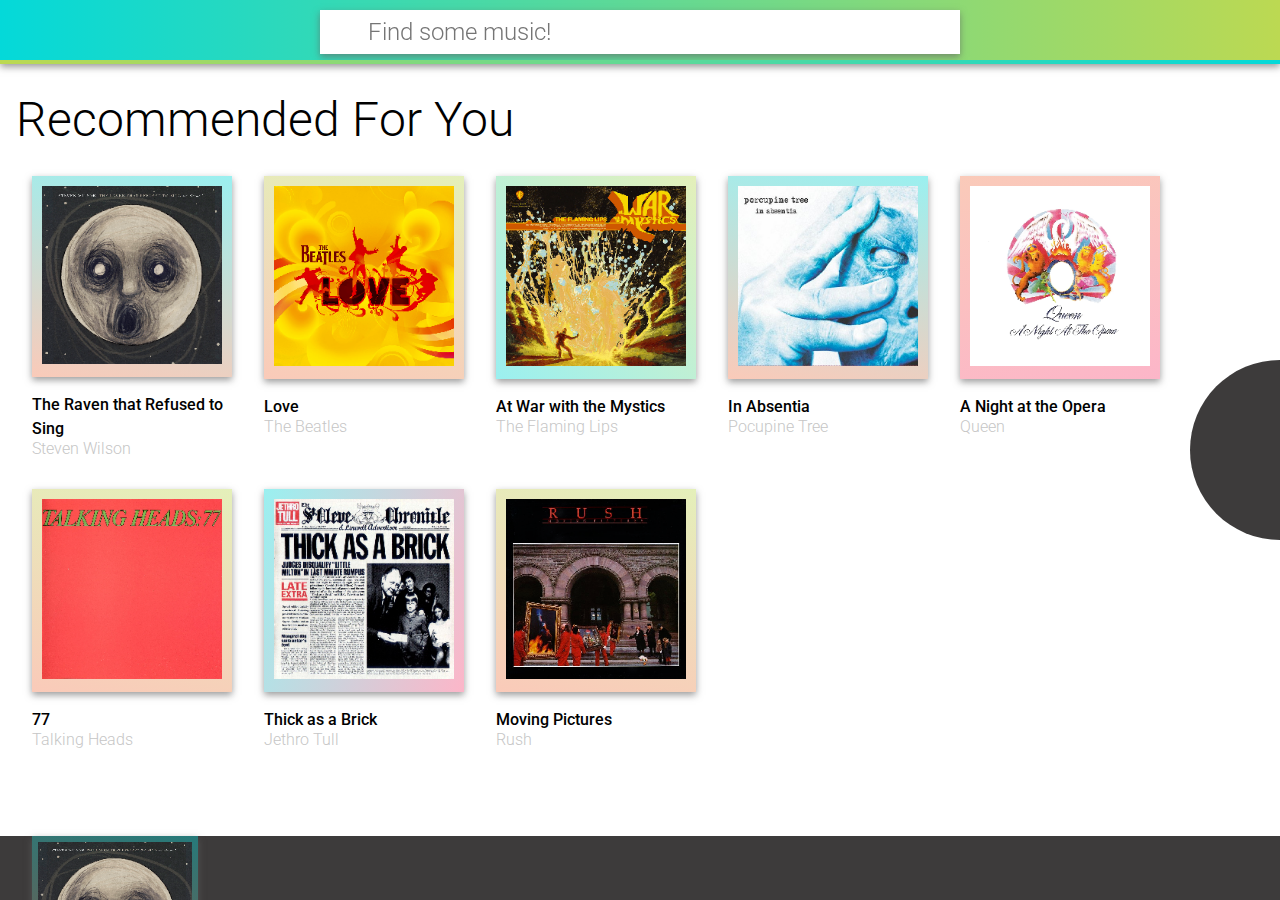
==== index.html @ 36193d8d "Lots of changes, more interactivity" ====
<!DOCTYPE html>
<html>
<head>
	<title></title>
	<link rel="stylesheet" href="css/style.css">
</head>
<body>
	<div class="menu_btn icon-list"></div>

	<header class="shadow flex">
		<div class="search icon-magnifying-glass">
			<input class="shadow " type="text" placeholder="Find some music!">
		</div>
		<div class="border_bottom"></div>
	</header>

	<section class="sidebar">
		<ul>
			<li class="current">Home</li>
			<li>Now Playing</li>
			<li>Library</li>
			<li>Playlists</li>
		</ul>
	</section>

	<section class="control_bar flex">
		<div class="now_playing">
			<div class="cover_holder"><img src="img/sw.png" alt=""></div>
			<h5>The Raven that Refused to Sing</h5>
			<h6>Steven Wilson</h6>
		</div>
		<div class="controls">
			<div class="btn-control icon-previous"></div>
			<div class="btn-control icon-play"></div>
			<div class="btn-control icon-previous"></div>
		</div>
		<div class="vol">
			<input type="range">
		</div>
	</section>

	<section class="playlist">
		
	</section>

	<section class="main_view flex">
		<h1>Recommended For You</h1>
		<div class="reccd flex">
			<div class="album_link">
				<div class="cover_holder"><img src="img/sw.png" alt=""></div>
				<h5>The Raven that Refused to Sing</h5>
				<h6>Steven Wilson</h6>
			</div>
			<div class="album_link">
				<div class="cover_holder"><img src="img/love.png" alt=""></div>
				<h5>Love</h5>
				<h6>The Beatles</h6>
			</div>
			<div class="album_link">
				<div class="cover_holder"><img src="img/fl.png" alt=""></div>
				<h5>At War with the Mystics</h5>
				<h6>The Flaming Lips</h6>
			</div>
			<div class="album_link">
				<div class="cover_holder"><img src="img/absent.png" alt=""></div>
				<h5>In Absentia</h5>
				<h6>Pocupine Tree</h6>
			</div>
			<div class="album_link">
				<div class="cover_holder"><img src="img/queen.png" alt=""></div>
				<h5>A Night at the Opera</h5>
				<h6>Queen</h6>
			</div>
			<div class="album_link">
				<div class="cover_holder"><img src="img/th.png" alt=""></div>
				<h5>77</h5>
				<h6>Talking Heads</h6>
			</div>
			<div class="album_link">
				<div class="cover_holder"><img src="img/jt.png" alt=""></div>
				<h5>Thick as a Brick</h5>
				<h6>Jethro Tull</h6>
			</div>
			<div class="album_link">
				<div class="cover_holder"><img src="img/rush.png" alt=""></div>
				<h5>Moving Pictures</h5>
				<h6>Rush</h6>
			</div>
		</div>
	</section>
	<script src="http://ajax.googleapis.com/ajax/libs/jquery/2.1.1/jquery.min.js"></script>
	<script src="js/main.js"></script>
</body>
</html>
---- css/style.css ----
@import url(http://fonts.googleapis.com/css?family=Roboto:400,300,500);
@import url(https://fontastic.s3.amazonaws.com/kkQjw4D8m2kEbgDt8rT4nU/icons.css);
/**
 * Eric Meyer's Reset CSS v2.0 (http://meyerweb.com/eric/tools/css/reset/)
 * http://cssreset.com
 */
html, body, div, span, applet, object, iframe,
h1, h2, h3, h4, h5, h6, p, blockquote, pre,
a, abbr, acronym, address, big, cite, code,
del, dfn, em, img, ins, kbd, q, s, samp,
small, strike, strong, sub, sup, tt, var,
b, u, i, center,
dl, dt, dd, ol, ul, li,
fieldset, form, label, legend,
table, caption, tbody, tfoot, thead, tr, th, td,
article, aside, canvas, details, embed,
figure, figcaption, footer, header, hgroup,
menu, nav, output, ruby, section, summary,
time, mark, audio, video {
  margin: 0;
  padding: 0;
  border: 0;
  font-size: 100%;
  font: inherit;
  vertical-align: baseline; }

/* HTML5 display-role reset for older browsers */
article, aside, details, figcaption, figure,
footer, header, hgroup, menu, nav, section {
  display: block; }

body {
  line-height: 1; }

ol, ul {
  list-style: none; }

blockquote, q {
  quotes: none; }

blockquote:before, blockquote:after,
q:before, q:after {
  content: '';
  content: none; }

table {
  border-collapse: collapse;
  border-spacing: 0; }

html {
  box-sizing: border-box; }

*, *:before, *:after {
  box-sizing: inherit; }

/*================================
TYPOGRAPHY
=================================*/
a {
  text-decoration: none; }

img, iframe {
  max-width: 100%; }

h1, h2, h3, h4, h5, h6 {
  font-family: "Roboto", sans-serif;
  font-weight: 300; }

h1 {
  font-size: 3rem;
  padding: 1rem 0 1rem; }

h5 {
  font-size: 1rem;
  font-weight: 500;
  line-height: 150%; }

h6 {
  font-size: 1rem;
  font-weight: 300;
  color: #c6c6c6; }

.shadow, .control_bar .now_playing .cover_holder, .album_link .cover_holder, .album_link:active {
  box-shadow: rgba(102, 102, 102, 0.65) 0 3px 7px; }

.flex {
  display: flex;
  flex-direction: row;
  flex-wrap: wrap; }

.transition, header, .sidebar, .control_bar, .main_view, .album_link, .album_link h5, .album_link h6, .album_link .cover_holder, .playlist {
  -webkit-transition: all 0.3s ease-in-out;
  -moz-transition: all 0.3s ease-in-out;
  -ms-transition: all 0.3s ease-in-out;
  transition: all 0.3s ease-in-out; }

header {
  background: #04d9d9;
  /* Old browsers */
  background: -moz-linear-gradient(left, #04d9d9 0%, #bcd952 100%);
  /* FF3.6+ */
  background: -webkit-linear-gradient(left, #04d9d9 0%, #bcd952 100%);
  /* Chrome10+,Safari5.1+ */
  background: -ms-linear-gradient(left, #04d9d9 0%, #bcd952 100%);
  /* IE10+ */
  background: linear-gradient(to right, #04d9d9 0%, #bcd952 100%);
  /* W3C */
  width: 100%;
  height: 4rem;
  position: fixed;
  z-index: 20;
  align-items: center;
  justify-content: center; }
  header.pad-left {
    padding-left: 14rem; }
  header .icon-magnifying-glass:before {
    position: absolute;
    margin: 0.5rem;
    font-size: 2rem;
    color: #c6c6c6; }
  header input {
    font-size: 1.5rem;
    padding: 0.5rem 0.5rem 0.5rem 3rem;
    border: none;
    width: 40rem;
    font-family: "Roboto", sans-serif;
    font-weight: 300; }
  header .border_bottom {
    height: 4px;
    width: 100%;
    position: absolute;
    bottom: 0;
    left: 0;
    background: -moz-linear-gradient(right, #04d9d9 0%, #bcd952 100%);
    /* FF3.6+ */
    background: -webkit-linear-gradient(right, #04d9d9 0%, #bcd952 100%);
    /* Chrome10+,Safari5.1+ */
    background: -ms-linear-gradient(right, #04d9d9 0%, #bcd952 100%);
    /* IE10+ */
    background: linear-gradient(to left, #04d9d9 0%, #bcd952 100%);
    /* W3C */ }

.sidebar {
  background: rgba(61, 59, 59, 0.9);
  border-right: solid #f84877 2px;
  width: 14rem;
  height: 100%;
  position: fixed;
  left: 0;
  top: 0;
  z-index: 30;
  padding: 4rem 0;
  -webkit-transform: translateX(-100%);
  -moz-transform: translateX(-100%);
  -ms-transform: translateX(-100%);
  transform: translateX(-100%); }
  .sidebar.open {
    -webkit-transform: translateX(0%);
    -moz-transform: translateX(0%);
    -ms-transform: translateX(0%);
    transform: translateX(0%); }
  .sidebar ul li {
    font-size: 1.5rem;
    font-family: "Roboto", sans-serif;
    color: #c6c6c6;
    display: block;
    padding: 1rem 2rem;
    text-align: right;
    font-weight: 300; }
    .sidebar ul li:hover {
      background: #f84877;
      color: white; }
  .sidebar ul .current {
    color: white;
    background: #ff6e7b; }

.control_bar {
  background: #3d3b3b;
  width: 100%;
  height: 4rem;
  position: fixed;
  bottom: 0;
  left: 0;
  align-items: center;
  justify-content: space-between;
  padding: 0 2rem; }
  .control_bar.pad-left {
    padding-left: 16rem; }
  .control_bar .now_playing .cover_holder {
    padding: 6px;
    margin-bottom: 6rem;
    width: 166px; }
    .control_bar .now_playing .cover_holder img {
      width: 100%;
      height: auto;
      pointer-events: none; }
  .control_bar .controls .btn-control {
    font-size: 3.5rem;
    color: #c6c6c6;
    float: left;
    padding: 0 1rem; }
  .control_bar .vol input[type=range] {
    -webkit-appearance: none;
    width: 100%;
    margin: 3.95px 0; }
  .control_bar .vol input[type=range]:focus {
    outline: none; }
  .control_bar .vol input[type=range]::-webkit-slider-runnable-track {
    width: 100%;
    height: 4.1px;
    cursor: pointer;
    box-shadow: 0px 0px 0px #000000, 0px 0px 0px #0d0d0d;
    background: #000000;
    border-radius: 1.3px;
    border: 0.2px solid #010101; }
  .control_bar .vol input[type=range]::-webkit-slider-thumb {
    box-shadow: 1.1px 1.1px 4.1px #000000, 0px 0px 1.1px #0d0d0d;
    border: 1.8px solid rgba(255, 255, 255, 0);
    height: 12px;
    width: 12px;
    border-radius: 26px;
    background: #04d9d9;
    cursor: pointer;
    -webkit-appearance: none;
    margin-top: -4.15px; }
  .control_bar .vol input[type=range]:focus::-webkit-slider-runnable-track {
    background: #050505; }
  .control_bar .vol input[type=range]::-moz-range-track {
    width: 100%;
    height: 4.1px;
    cursor: pointer;
    box-shadow: 0px 0px 0px #000000, 0px 0px 0px #0d0d0d;
    background: #000000;
    border-radius: 1.3px;
    border: 0.2px solid #010101; }
  .control_bar .vol input[type=range]::-moz-range-thumb {
    box-shadow: 1.1px 1.1px 4.1px #000000, 0px 0px 1.1px #0d0d0d;
    border: 1.8px solid rgba(255, 255, 255, 0);
    height: 12px;
    width: 12px;
    border-radius: 26px;
    background: #04d9d9;
    cursor: pointer; }
  .control_bar .vol input[type=range]::-ms-track {
    width: 100%;
    height: 4.1px;
    cursor: pointer;
    background: transparent;
    border-color: transparent;
    color: transparent; }
  .control_bar .vol input[type=range]::-ms-fill-lower {
    background: #000000;
    border: 0.2px solid #010101;
    border-radius: 2.6px;
    box-shadow: 0px 0px 0px #000000, 0px 0px 0px #0d0d0d; }
  .control_bar .vol input[type=range]::-ms-fill-upper {
    background: #000000;
    border: 0.2px solid #010101;
    border-radius: 2.6px;
    box-shadow: 0px 0px 0px #000000, 0px 0px 0px #0d0d0d; }
  .control_bar .vol input[type=range]::-ms-thumb {
    box-shadow: 1.1px 1.1px 4.1px #000000, 0px 0px 1.1px #0d0d0d;
    border: 1.8px solid rgba(255, 255, 255, 0);
    height: 12px;
    width: 12px;
    border-radius: 26px;
    background: #04d9d9;
    cursor: pointer;
    height: 4.1px; }
  .control_bar .vol input[type=range]:focus::-ms-fill-lower {
    background: #000000; }
  .control_bar .vol input[type=range]:focus::-ms-fill-upper {
    background: #050505; }

.main_view {
  padding: 5rem 10vh 5rem 1rem;
  width: 100%; }
  .main_view .reccd {
    justify-content: flex-start; }
  .main_view.pad-left {
    padding-left: calc(14rem + 1rem); }

.album_link {
  width: 200px;
  margin: 1rem;
  -webkit-user-select: none;
  /* Chrome all / Safari all */
  -moz-user-select: none;
  /* Firefox all */
  -ms-user-select: none;
  /* IE 10+ */
  /* No support for these yet, use at own risk */
  -o-user-select: none;
  user-select: none;
  cursor: pointer; }
  .album_link .cover_holder {
    padding: 10px;
    margin-bottom: 1rem; }
    .album_link .cover_holder img {
      width: 100%;
      height: auto;
      pointer-events: none; }
  .album_link:active {
    -webkit-transform: scale(1.2);
    -moz-transform: scale(1.2);
    -ms-transform: scale(1.2);
    transform: scale(1.2);
    background: #f0f0f0;
    padding-bottom: 0.5rem; }
    .album_link:active h5, .album_link:active h6 {
      padding: 0 0.5rem; }
    .album_link:active .cover_holder {
      box-shadow: none;
      padding: 0; }
  .album_link:hover h5, .album_link:hover h6 {
    text-decoration: underline; }

.menu_btn {
  position: fixed;
  top: 1rem;
  left: 2rem;
  font-size: 2.5rem;
  color: white;
  z-index: 40; }

.playlist {
  position: fixed;
  right: 0;
  top: 50%;
  height: 20vh;
  width: 20vh;
  border-radius: 50%;
  background: #3d3b3b;
  z-index: 40;
  -webkit-transform: translateX(50%) translateY(-50%);
  -moz-transform: translateX(50%) translateY(-50%);
  -ms-transform: translateX(50%) translateY(-50%);
  transform: translateX(50%) translateY(-50%); }
  .playlist.active {
    width: 80vh;
    height: 80vh; }

.grad_bg-1 {
  background-image: -moz-linear-gradient(45deg, rgba(4, 217, 217, 0.4) 0%, rgba(188, 217, 82, 0.4) 100%);
  background-image: -webkit-linear-gradient(45deg, rgba(4, 217, 217, 0.4) 0%, rgba(188, 217, 82, 0.4) 100%);
  background-image: linear-gradient(45deg, rgba(4, 217, 217, 0.4) 0%, rgba(188, 217, 82, 0.4) 100%); }

.grad_bg-2 {
  background-image: -moz-linear-gradient(110deg, rgba(4, 217, 217, 0.4) 0%, rgba(248, 72, 119, 0.4) 100%);
  background-image: -webkit-linear-gradient(110deg, rgba(4, 217, 217, 0.4) 0%, rgba(248, 72, 119, 0.4) 100%);
  background-image: linear-gradient(110deg, rgba(4, 217, 217, 0.4) 0%, rgba(248, 72, 119, 0.4) 100%); }

.grad_bg-3 {
  background-image: -moz-linear-gradient(250deg, rgba(61, 59, 59, 0.4) 0%, rgba(248, 72, 119, 0.4) 100%);
  background-image: -webkit-linear-gradient(250deg, rgba(61, 59, 59, 0.4) 0%, rgba(248, 72, 119, 0.4) 100%);
  background-image: linear-gradient(250deg, rgba(61, 59, 59, 0.4) 0%, rgba(248, 72, 119, 0.4) 100%); }

.grad_bg-4 {
  background-image: -moz-linear-gradient(345deg, rgba(248, 72, 119, 0.4) 0%, rgba(242, 123, 80, 0.4) 100%);
  background-image: -webkit-linear-gradient(345deg, rgba(248, 72, 119, 0.4) 0%, rgba(242, 123, 80, 0.4) 100%);
  background-image: linear-gradient(345deg, rgba(248, 72, 119, 0.4) 0%, rgba(242, 123, 80, 0.4) 100%); }

.grad_bg-5 {
  background-image: -moz-linear-gradient(11deg, rgba(242, 123, 80, 0.4) 0%, rgba(188, 217, 82, 0.4) 100%);
  background-image: -webkit-linear-gradient(11deg, rgba(242, 123, 80, 0.4) 0%, rgba(188, 217, 82, 0.4) 100%);
  background-image: linear-gradient(11deg, rgba(242, 123, 80, 0.4) 0%, rgba(188, 217, 82, 0.4) 100%); }

.grad_bg-6 {
  background-image: -moz-linear-gradient(8deg, rgba(248, 72, 119, 0.4) 0%, rgba(188, 217, 82, 0.4) 100%);
  background-image: -webkit-linear-gradient(8deg, rgba(248, 72, 119, 0.4) 0%, rgba(188, 217, 82, 0.4) 100%);
  background-image: linear-gradient(8deg, rgba(248, 72, 119, 0.4) 0%, rgba(188, 217, 82, 0.4) 100%); }

.grad_bg-7 {
  background-image: -moz-linear-gradient(190deg, rgba(4, 217, 217, 0.4) 0%, rgba(242, 123, 80, 0.4) 100%);
  background-image: -webkit-linear-gradient(190deg, rgba(4, 217, 217, 0.4) 0%, rgba(242, 123, 80, 0.4) 100%);
  background-image: linear-gradient(190deg, rgba(4, 217, 217, 0.4) 0%, rgba(242, 123, 80, 0.4) 100%); }

.grad_bg-8 {
  background-image: -moz-linear-gradient(300deg, rgba(248, 72, 119, 0.5) 0%, rgba(255, 110, 123, 0.5) 100%);
  background-image: -webkit-linear-gradient(300deg, rgba(248, 72, 119, 0.5) 0%, rgba(255, 110, 123, 0.5) 100%);
  background-image: linear-gradient(300deg, rgba(248, 72, 119, 0.5) 0%, rgba(255, 110, 123, 0.5) 100%); }
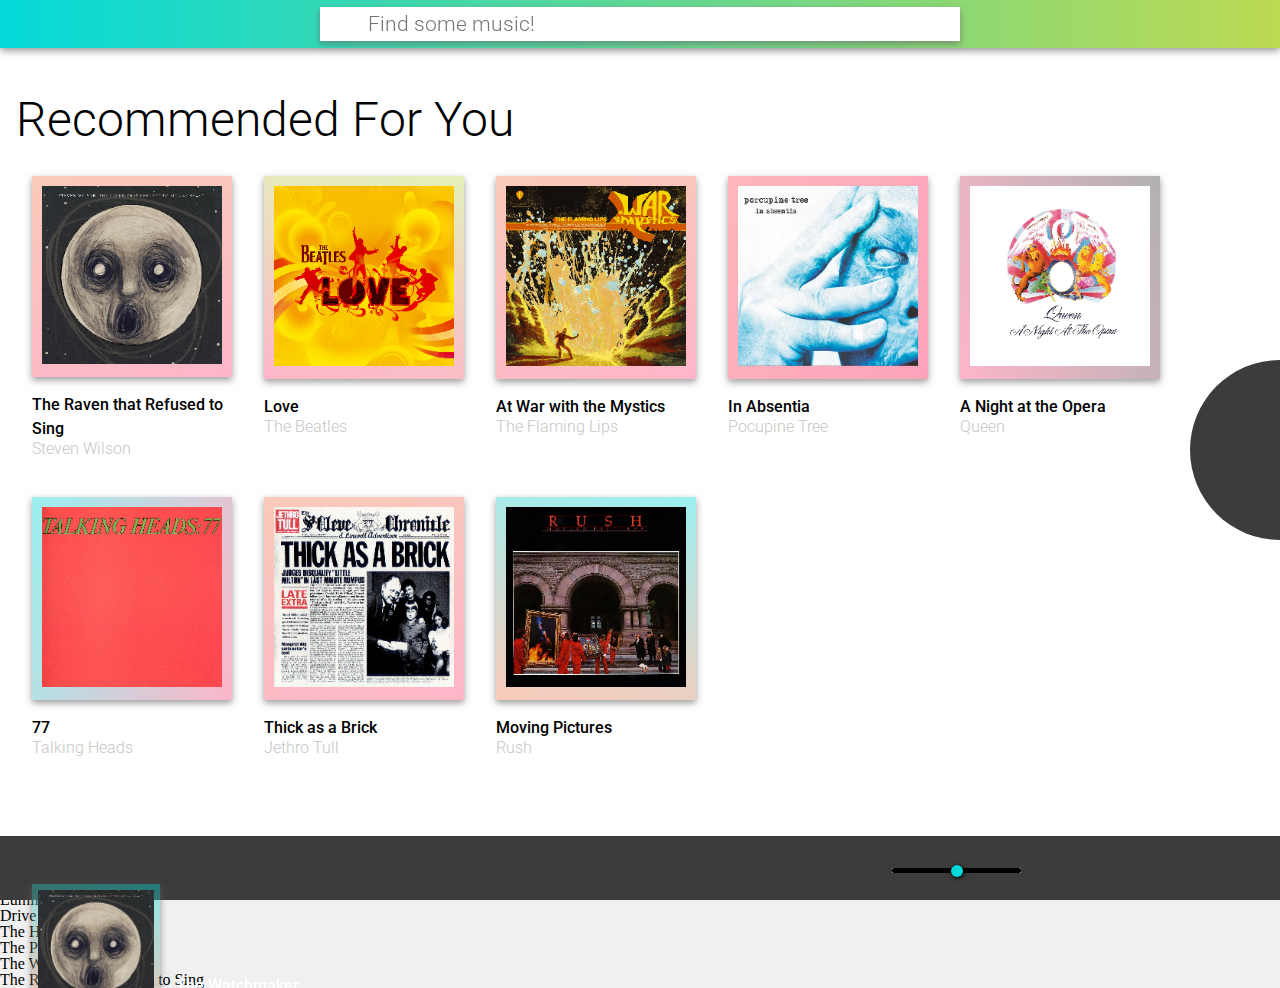
==== commit 19bda7cd: "Tidies" ====
--- a/index.html
+++ b/index.html
@@ -11,7 +11,6 @@
 		<div class="search icon-magnifying-glass">
 			<input class="shadow " type="text" placeholder="Find some music!">
 		</div>
-		<div class="border_bottom"></div>
 	</header>
 
 	<section class="sidebar">
@@ -24,19 +23,23 @@
 	</section>
 
 	<section class="control_bar flex">
-		<div class="now_playing">
+		<div class="now_playing flex">
 			<div class="cover_holder"><img src="img/sw.png" alt=""></div>
-			<h5>The Raven that Refused to Sing</h5>
-			<h6>Steven Wilson</h6>
+			<div class="float-left">
+				<h5>The Watchmaker</h5>
+				<h6>The Raven that Refused to Sing - Steven Wilson</h6>
+			</div>
 		</div>
-		<div class="controls">
+		<div class="controls flex">
+			<div class="vol">
+				<input type="range">
+			</div>
+
 			<div class="btn-control icon-previous"></div>
 			<div class="btn-control icon-play"></div>
-			<div class="btn-control icon-previous"></div>
+			<div class="btn-control icon-next"></div>
 		</div>
-		<div class="vol">
-			<input type="range">
-		</div>
+		
 	</section>
 
 	<section class="playlist">
@@ -88,6 +91,21 @@
 			</div>
 		</div>
 	</section>
+	<div class="modal album_modal">
+		<div class="modal_art"></div>
+		<h2>Steven Wilson</h2>
+		<h3>The Raven that Refused to Sing</h3>
+		<div class="song_list">
+			<ul>
+				<li>Luminol</li>
+				<li>Drive Home</li>
+				<li>The Holy Drinker</li>
+				<li>The Pin Drop</li>
+				<li>The Watchmaker</li>
+				<li>The Raven that Refused to Sing</li>
+			</ul>
+		</div>
+	</div>
 	<script src="http://ajax.googleapis.com/ajax/libs/jquery/2.1.1/jquery.min.js"></script>
 	<script src="js/main.js"></script>
 </body>
--- a/css/style.css
+++ b/css/style.css
@@ -94,6 +94,9 @@
   -ms-transition: all 0.3s ease-in-out;
   transition: all 0.3s ease-in-out; }
 
+.float-left {
+  float: left; }
+
 header {
   background: #04d9d9;
   /* Old browsers */
@@ -106,7 +109,7 @@
   background: linear-gradient(to right, #04d9d9 0%, #bcd952 100%);
   /* W3C */
   width: 100%;
-  height: 4rem;
+  height: 3rem;
   position: fixed;
   z-index: 20;
   align-items: center;
@@ -116,11 +119,11 @@
   header .icon-magnifying-glass:before {
     position: absolute;
     margin: 0.5rem;
-    font-size: 2rem;
+    font-size: 1.5rem;
     color: #c6c6c6; }
   header input {
-    font-size: 1.5rem;
-    padding: 0.5rem 0.5rem 0.5rem 3rem;
+    font-size: 1.3rem;
+    padding: 0.3rem 0.3rem 0.3rem 3rem;
     border: none;
     width: 40rem;
     font-family: "Roboto", sans-serif;
@@ -149,7 +152,7 @@
   left: 0;
   top: 0;
   z-index: 30;
-  padding: 4rem 0;
+  padding: 3rem 0;
   -webkit-transform: translateX(-100%);
   -moz-transform: translateX(-100%);
   -ms-transform: translateX(-100%);
@@ -183,22 +186,38 @@
   left: 0;
   align-items: center;
   justify-content: space-between;
-  padding: 0 2rem; }
+  padding: 0 2rem;
+  z-index: 20; }
   .control_bar.pad-left {
     padding-left: 16rem; }
-  .control_bar .now_playing .cover_holder {
-    padding: 6px;
-    margin-bottom: 6rem;
-    width: 166px; }
-    .control_bar .now_playing .cover_holder img {
-      width: 100%;
-      height: auto;
-      pointer-events: none; }
-  .control_bar .controls .btn-control {
-    font-size: 3.5rem;
-    color: #c6c6c6;
-    float: left;
-    padding: 0 1rem; }
+  .control_bar .now_playing {
+    align-items: flex-end;
+    align-self: flex-end;
+    height: 0;
+    width: 60%;
+    margin-bottom: 1rem; }
+    .control_bar .now_playing .float-left {
+      margin-left: 1rem;
+      width: calc(100% - 166px - 1rem); }
+      .control_bar .now_playing .float-left h5 {
+        color: white; }
+    .control_bar .now_playing .cover_holder {
+      padding: 6px;
+      width: 128px;
+      float: left; }
+      .control_bar .now_playing .cover_holder img {
+        width: 100%;
+        height: auto;
+        pointer-events: none; }
+  .control_bar .controls {
+    width: 40%;
+    justify-content: center;
+    align-items: center; }
+    .control_bar .controls .btn-control {
+      font-size: 3.5rem;
+      color: #c6c6c6;
+      float: left;
+      padding: 0 1rem; }
   .control_bar .vol input[type=range] {
     -webkit-appearance: none;
     width: 100%;
@@ -292,7 +311,8 @@
   /* No support for these yet, use at own risk */
   -o-user-select: none;
   user-select: none;
-  cursor: pointer; }
+  cursor: pointer;
+  padding-bottom: 0.5rem; }
   .album_link .cover_holder {
     padding: 10px;
     margin-bottom: 1rem; }
@@ -305,8 +325,7 @@
     -moz-transform: scale(1.2);
     -ms-transform: scale(1.2);
     transform: scale(1.2);
-    background: #f0f0f0;
-    padding-bottom: 0.5rem; }
+    background: #f0f0f0; }
     .album_link:active h5, .album_link:active h6 {
       padding: 0 0.5rem; }
     .album_link:active .cover_holder {
@@ -317,9 +336,9 @@
 
 .menu_btn {
   position: fixed;
-  top: 1rem;
+  top: 0.5rem;
   left: 2rem;
-  font-size: 2.5rem;
+  font-size: 2rem;
   color: white;
   z-index: 40; }
 
@@ -340,6 +359,9 @@
     width: 80vh;
     height: 80vh; }
 
+.modal {
+  background: #f0f0f0; }
+
 .grad_bg-1 {
   background-image: -moz-linear-gradient(45deg, rgba(4, 217, 217, 0.4) 0%, rgba(188, 217, 82, 0.4) 100%);
   background-image: -webkit-linear-gradient(45deg, rgba(4, 217, 217, 0.4) 0%, rgba(188, 217, 82, 0.4) 100%);
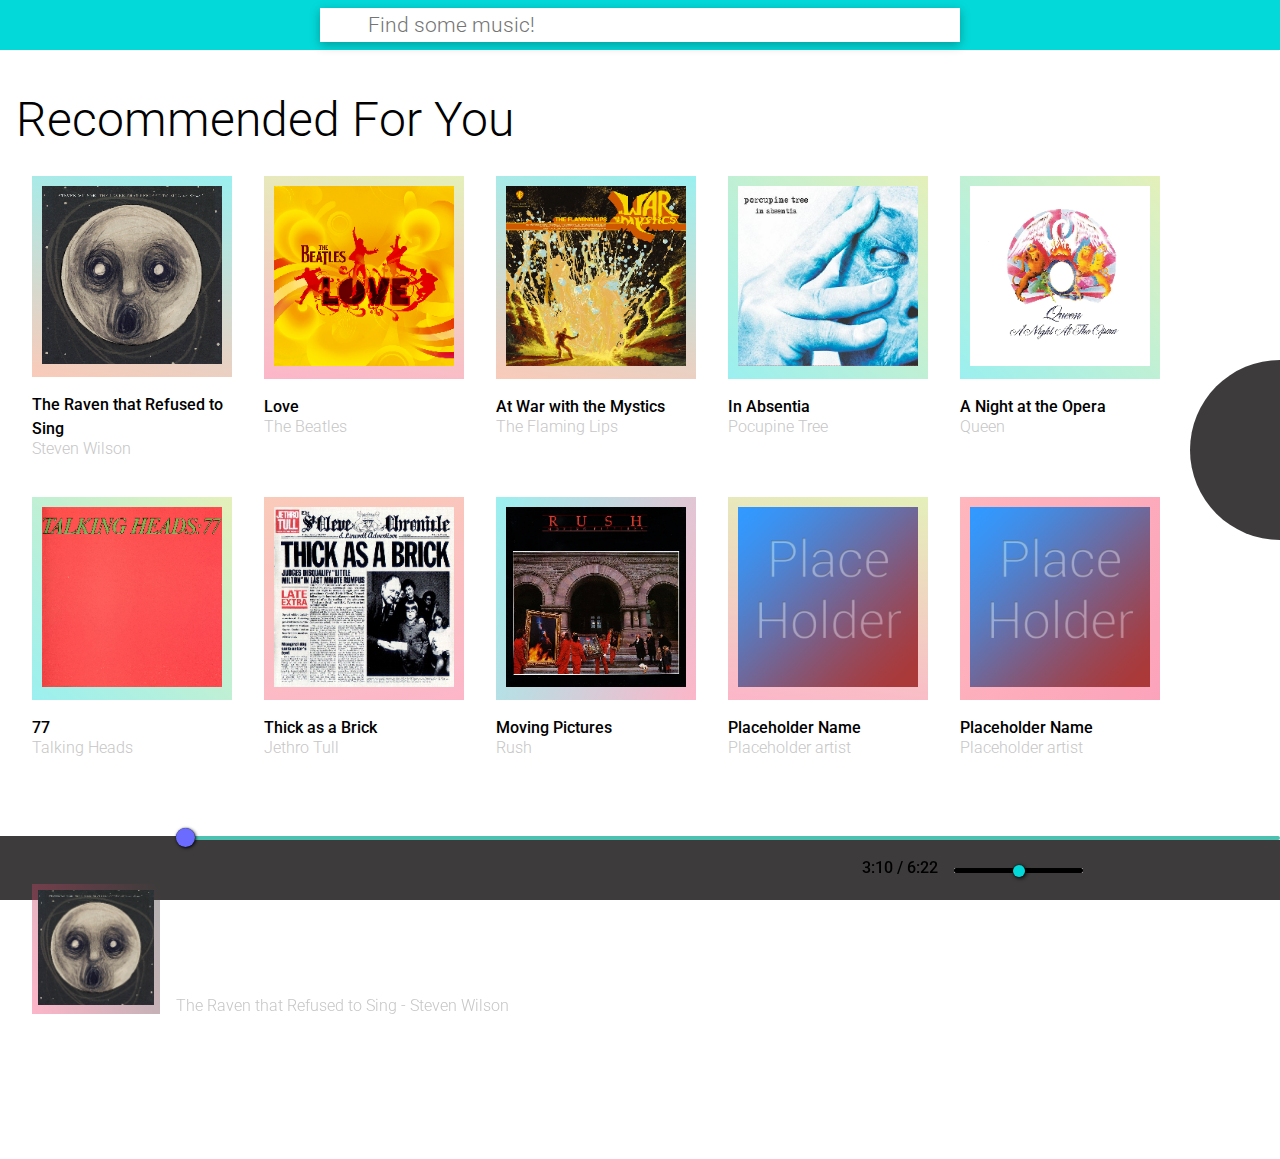
==== commit 3881b850: "Much polish, wow" ====
--- a/index.html
+++ b/index.html
@@ -5,13 +5,41 @@
 	<link rel="stylesheet" href="css/style.css">
 </head>
 <body>
-	<div class="menu_btn icon-list"></div>
+	
 
-	<header class="shadow flex">
+	<header class="flex">
+		<div class="menu_btn icon-list"></div>
 		<div class="search icon-magnifying-glass">
-			<input class="shadow " type="text" placeholder="Find some music!">
+			<input class="shadow search_box" type="text" placeholder="Find some music!">
 		</div>
 	</header>
+
+	<div class="search_modal shadow">
+		<h1></h1>
+		<div class="searched_for flex">
+			<div class="album_link">
+				<div class="cover_holder"><img src="img/placeholder.png" alt=""></div>
+				<h5>Placeholder Name</h5>
+				<h6>Placeholder artist</h6>
+			</div>
+			<div class="album_link">
+				<div class="cover_holder"><img src="img/placeholder.png" alt=""></div>
+				<h5>Placeholder Name</h5>
+				<h6>Placeholder artist</h6>
+			</div>
+			<div class="album_link">
+				<div class="cover_holder"><img src="img/placeholder.png" alt=""></div>
+				<h5>Placeholder Name</h5>
+				<h6>Placeholder artist</h6>
+			</div>
+			<div class="album_link">
+				<div class="cover_holder"><img src="img/placeholder.png" alt=""></div>
+				<h5>Placeholder Name</h5>
+				<h6>Placeholder artist</h6>
+			</div>
+		</div>
+	</div>
+	<div class="overlay"></div>
 
 	<section class="sidebar">
 		<ul>
@@ -23,6 +51,10 @@
 	</section>
 
 	<section class="control_bar flex">
+		<div class="seek">
+			<input type="range" id="seek" value="0" max="">
+		</div>
+
 		<div class="now_playing flex">
 			<div class="cover_holder"><img src="img/sw.png" alt=""></div>
 			<div class="float-left">
@@ -31,6 +63,9 @@
 			</div>
 		</div>
 		<div class="controls flex">
+			<div class="seek_time">	
+				<p>3:10 / 6:22</p>
+			</div>
 			<div class="vol">
 				<input type="range">
 			</div>
@@ -89,10 +124,31 @@
 				<h5>Moving Pictures</h5>
 				<h6>Rush</h6>
 			</div>
+			<div class="album_link">
+				<div class="cover_holder"><img src="img/placeholder.png" alt=""></div>
+				<h5>Placeholder Name</h5>
+				<h6>Placeholder artist</h6>
+			</div>
+			<div class="album_link">
+				<div class="cover_holder"><img src="img/placeholder.png" alt=""></div>
+				<h5>Placeholder Name</h5>
+				<h6>Placeholder artist</h6>
+			</div>
+			<div class="album_link">
+				<div class="cover_holder"><img src="img/placeholder.png" alt=""></div>
+				<h5>Placeholder Name</h5>
+				<h6>Placeholder artist</h6>
+			</div>
+			<div class="album_link">
+				<div class="cover_holder"><img src="img/placeholder.png" alt=""></div>
+				<h5>Placeholder Name</h5>
+				<h6>Placeholder artist</h6>
+			</div>
 		</div>
 	</section>
-	<div class="modal album_modal">
-		<div class="modal_art"></div>
+	
+	<div class="modal album_modal flex">
+		<div class="modal_art"><img src="img/sw.png" alt=""></div>
 		<h2>Steven Wilson</h2>
 		<h3>The Raven that Refused to Sing</h3>
 		<div class="song_list">
@@ -106,7 +162,8 @@
 			</ul>
 		</div>
 	</div>
-	<script src="http://ajax.googleapis.com/ajax/libs/jquery/2.1.1/jquery.min.js"></script>
+
+	<script src="js/jquery-1.9.1.min.js"></script>
 	<script src="js/main.js"></script>
 </body>
 </html>--- a/css/style.css
+++ b/css/style.css
@@ -70,6 +70,12 @@
   font-size: 3rem;
   padding: 1rem 0 1rem; }
 
+h2 {
+  font-size: 2rem; }
+
+h3 {
+  font-size: 1.5rem; }
+
 h5 {
   font-size: 1rem;
   font-weight: 500;
@@ -80,15 +86,19 @@
   font-weight: 300;
   color: #c6c6c6; }
 
-.shadow, .control_bar .now_playing .cover_holder, .album_link .cover_holder, .album_link:active {
-  box-shadow: rgba(102, 102, 102, 0.65) 0 3px 7px; }
+p, li {
+  font-family: "Roboto", sans-serif;
+  font-weight: 500; }
+
+.shadow, .album_link:active {
+  box-shadow: rgba(0, 0, 0, 0.29) 0 3px 10px; }
 
 .flex {
   display: flex;
   flex-direction: row;
   flex-wrap: wrap; }
 
-.transition, header, .sidebar, .control_bar, .main_view, .album_link, .album_link h5, .album_link h6, .album_link .cover_holder, .playlist {
+.transition, .overlay, header, header .search_box, .search_modal, .sidebar, .control_bar, .main_view, .album_link, .album_link h5, .album_link h6, .album_link .cover_holder, .playlist, .album_modal {
   -webkit-transition: all 0.3s ease-in-out;
   -moz-transition: all 0.3s ease-in-out;
   -ms-transition: all 0.3s ease-in-out;
@@ -97,51 +107,75 @@
 .float-left {
   float: left; }
 
+.overlay {
+  width: 100vw;
+  height: 100vw;
+  position: fixed;
+  top: -50%;
+  left: 0;
+  visibility: hidden;
+  background: rgba(0, 0, 0, 0.7);
+  -webkit-transform: scale(0);
+  -moz-transform: scale(0);
+  -ms-transform: scale(0);
+  transform: scale(0);
+  border-radius: 50%;
+  z-index: 25; }
+  .overlay.visible {
+    visibility: visible;
+    opacity: 1;
+    -webkit-transform: scale(2);
+    -moz-transform: scale(2);
+    -ms-transform: scale(2);
+    transform: scale(2); }
+
 header {
   background: #04d9d9;
   /* Old browsers */
-  background: -moz-linear-gradient(left, #04d9d9 0%, #bcd952 100%);
-  /* FF3.6+ */
-  background: -webkit-linear-gradient(left, #04d9d9 0%, #bcd952 100%);
-  /* Chrome10+,Safari5.1+ */
-  background: -ms-linear-gradient(left, #04d9d9 0%, #bcd952 100%);
-  /* IE10+ */
-  background: linear-gradient(to right, #04d9d9 0%, #bcd952 100%);
-  /* W3C */
   width: 100%;
-  height: 3rem;
-  position: fixed;
-  z-index: 20;
+  position: fixed;
+  z-index: 30;
   align-items: center;
-  justify-content: center; }
-  header.pad-left {
-    padding-left: 14rem; }
+  justify-content: center;
+  padding: 0.5rem 0; }
   header .icon-magnifying-glass:before {
     position: absolute;
     margin: 0.5rem;
     font-size: 1.5rem;
     color: #c6c6c6; }
-  header input {
+  header .search_box {
     font-size: 1.3rem;
     padding: 0.3rem 0.3rem 0.3rem 3rem;
     border: none;
     width: 40rem;
     font-family: "Roboto", sans-serif;
     font-weight: 300; }
-  header .border_bottom {
-    height: 4px;
-    width: 100%;
-    position: absolute;
-    bottom: 0;
-    left: 0;
-    background: -moz-linear-gradient(right, #04d9d9 0%, #bcd952 100%);
-    /* FF3.6+ */
-    background: -webkit-linear-gradient(right, #04d9d9 0%, #bcd952 100%);
-    /* Chrome10+,Safari5.1+ */
-    background: -ms-linear-gradient(right, #04d9d9 0%, #bcd952 100%);
-    /* IE10+ */
-    background: linear-gradient(to left, #04d9d9 0%, #bcd952 100%);
-    /* W3C */ }
+    header .search_box.focused {
+      font-size: 1.7rem;
+      padding: 0.5rem 0.5rem 0.5rem 3rem; }
+
+.search_modal {
+  position: fixed;
+  top: 0;
+  width: 80vw;
+  margin: 0 10vw;
+  padding: 5rem 1rem;
+  background: white;
+  -webkit-transform: translateY(-100%);
+  -moz-transform: translateY(-100%);
+  -ms-transform: translateY(-100%);
+  transform: translateY(-100%);
+  z-index: 29; }
+  .search_modal.open {
+    -webkit-transform: translateY(0%);
+    -moz-transform: translateY(0%);
+    -ms-transform: translateY(0%);
+    transform: translateY(0%); }
+  .search_modal .searched_for {
+    justify-content: center; }
+
+.search_overlay {
+  z-index: 25; }
 
 .sidebar {
   background: rgba(61, 59, 59, 0.9);
@@ -151,8 +185,8 @@
   position: fixed;
   left: 0;
   top: 0;
-  z-index: 30;
-  padding: 3rem 0;
+  z-index: 10;
+  padding: 4rem 0;
   -webkit-transform: translateX(-100%);
   -moz-transform: translateX(-100%);
   -ms-transform: translateX(-100%);
@@ -190,6 +224,79 @@
   z-index: 20; }
   .control_bar.pad-left {
     padding-left: 16rem; }
+  .control_bar .seek {
+    width: calc(100% - 2rem);
+    position: absolute;
+    top: -9px;
+    padding: 0 0 0 9rem; }
+    .control_bar .seek input[type=range] {
+      -webkit-appearance: none;
+      width: 100%;
+      margin: 7.35px 0; }
+    .control_bar .seek input[type=range]:focus {
+      outline: none; }
+    .control_bar .seek input[type=range]::-webkit-slider-runnable-track {
+      width: 100%;
+      height: 4.3px;
+      cursor: pointer;
+      background: #4dc1b1;
+      border-radius: 13.5px;
+      border: 0px solid rgba(1, 1, 1, 0); }
+    .control_bar .seek input[type=range]::-webkit-slider-thumb {
+      box-shadow: 0.9px 0.9px 3.5px #000000, 0px 0px 0.9px #0d0d0d;
+      border: 3.8px solid transparent;
+      height: 19px;
+      width: 19px;
+      border-radius: 25px;
+      background: #6b6cff;
+      cursor: pointer;
+      -webkit-appearance: none;
+      margin-top: -7.35px; }
+    .control_bar .seek input[type=range]:focus::-webkit-slider-runnable-track {
+      background: #55c4b4; }
+    .control_bar .seek input[type=range]::-moz-range-track {
+      width: 100%;
+      height: 4.3px;
+      cursor: pointer;
+      background: #4dc1b1;
+      border-radius: 13.5px;
+      border: 0px solid rgba(1, 1, 1, 0); }
+    .control_bar .seek input[type=range]::-moz-range-thumb {
+      box-shadow: 0.9px 0.9px 3.5px #000000, 0px 0px 0.9px #0d0d0d;
+      border: 3.8px solid transparent;
+      height: 19px;
+      width: 19px;
+      border-radius: 25px;
+      background: #6b6cff;
+      cursor: pointer; }
+    .control_bar .seek input[type=range]::-ms-track {
+      width: 100%;
+      height: 4.3px;
+      cursor: pointer;
+      background: transparent;
+      border-color: transparent;
+      color: transparent; }
+    .control_bar .seek input[type=range]::-ms-fill-lower {
+      background: #45beae;
+      border: 0px solid rgba(1, 1, 1, 0);
+      border-radius: 27px; }
+    .control_bar .seek input[type=range]::-ms-fill-upper {
+      background: #4dc1b1;
+      border: 0px solid rgba(1, 1, 1, 0);
+      border-radius: 27px; }
+    .control_bar .seek input[type=range]::-ms-thumb {
+      box-shadow: 0.9px 0.9px 3.5px #000000, 0px 0px 0.9px #0d0d0d;
+      border: 3.8px solid transparent;
+      height: 19px;
+      width: 19px;
+      border-radius: 25px;
+      background: #6b6cff;
+      cursor: pointer;
+      height: 4.3px; }
+    .control_bar .seek input[type=range]:focus::-ms-fill-lower {
+      background: #4dc1b1; }
+    .control_bar .seek input[type=range]:focus::-ms-fill-upper {
+      background: #55c4b4; }
   .control_bar .now_playing {
     align-items: flex-end;
     align-self: flex-end;
@@ -214,90 +321,94 @@
     justify-content: center;
     align-items: center; }
     .control_bar .controls .btn-control {
-      font-size: 3.5rem;
+      font-size: 3rem;
       color: #c6c6c6;
       float: left;
-      padding: 0 1rem; }
-  .control_bar .vol input[type=range] {
-    -webkit-appearance: none;
-    width: 100%;
-    margin: 3.95px 0; }
-  .control_bar .vol input[type=range]:focus {
-    outline: none; }
-  .control_bar .vol input[type=range]::-webkit-slider-runnable-track {
-    width: 100%;
-    height: 4.1px;
-    cursor: pointer;
-    box-shadow: 0px 0px 0px #000000, 0px 0px 0px #0d0d0d;
-    background: #000000;
-    border-radius: 1.3px;
-    border: 0.2px solid #010101; }
-  .control_bar .vol input[type=range]::-webkit-slider-thumb {
-    box-shadow: 1.1px 1.1px 4.1px #000000, 0px 0px 1.1px #0d0d0d;
-    border: 1.8px solid rgba(255, 255, 255, 0);
-    height: 12px;
-    width: 12px;
-    border-radius: 26px;
-    background: #04d9d9;
-    cursor: pointer;
-    -webkit-appearance: none;
-    margin-top: -4.15px; }
-  .control_bar .vol input[type=range]:focus::-webkit-slider-runnable-track {
-    background: #050505; }
-  .control_bar .vol input[type=range]::-moz-range-track {
-    width: 100%;
-    height: 4.1px;
-    cursor: pointer;
-    box-shadow: 0px 0px 0px #000000, 0px 0px 0px #0d0d0d;
-    background: #000000;
-    border-radius: 1.3px;
-    border: 0.2px solid #010101; }
-  .control_bar .vol input[type=range]::-moz-range-thumb {
-    box-shadow: 1.1px 1.1px 4.1px #000000, 0px 0px 1.1px #0d0d0d;
-    border: 1.8px solid rgba(255, 255, 255, 0);
-    height: 12px;
-    width: 12px;
-    border-radius: 26px;
-    background: #04d9d9;
-    cursor: pointer; }
-  .control_bar .vol input[type=range]::-ms-track {
-    width: 100%;
-    height: 4.1px;
-    cursor: pointer;
-    background: transparent;
-    border-color: transparent;
-    color: transparent; }
-  .control_bar .vol input[type=range]::-ms-fill-lower {
-    background: #000000;
-    border: 0.2px solid #010101;
-    border-radius: 2.6px;
-    box-shadow: 0px 0px 0px #000000, 0px 0px 0px #0d0d0d; }
-  .control_bar .vol input[type=range]::-ms-fill-upper {
-    background: #000000;
-    border: 0.2px solid #010101;
-    border-radius: 2.6px;
-    box-shadow: 0px 0px 0px #000000, 0px 0px 0px #0d0d0d; }
-  .control_bar .vol input[type=range]::-ms-thumb {
-    box-shadow: 1.1px 1.1px 4.1px #000000, 0px 0px 1.1px #0d0d0d;
-    border: 1.8px solid rgba(255, 255, 255, 0);
-    height: 12px;
-    width: 12px;
-    border-radius: 26px;
-    background: #04d9d9;
-    cursor: pointer;
-    height: 4.1px; }
-  .control_bar .vol input[type=range]:focus::-ms-fill-lower {
-    background: #000000; }
-  .control_bar .vol input[type=range]:focus::-ms-fill-upper {
-    background: #050505; }
+      padding: 0 0.5rem;
+      height: 2.4rem; }
+  .control_bar .vol {
+    margin: 0 1rem; }
+    .control_bar .vol input[type=range] {
+      -webkit-appearance: none;
+      width: 100%;
+      margin: 3.95px 0; }
+    .control_bar .vol input[type=range]:focus {
+      outline: none; }
+    .control_bar .vol input[type=range]::-webkit-slider-runnable-track {
+      width: 100%;
+      height: 4.1px;
+      cursor: pointer;
+      box-shadow: 0px 0px 0px #000000, 0px 0px 0px #0d0d0d;
+      background: #000000;
+      border-radius: 1.3px;
+      border: 0.2px solid #010101; }
+    .control_bar .vol input[type=range]::-webkit-slider-thumb {
+      box-shadow: 1.1px 1.1px 4.1px #000000, 0px 0px 1.1px #0d0d0d;
+      border: 1.8px solid rgba(255, 255, 255, 0);
+      height: 12px;
+      width: 12px;
+      border-radius: 26px;
+      background: #04d9d9;
+      cursor: pointer;
+      -webkit-appearance: none;
+      margin-top: -4.15px; }
+    .control_bar .vol input[type=range]:focus::-webkit-slider-runnable-track {
+      background: #050505; }
+    .control_bar .vol input[type=range]::-moz-range-track {
+      width: 100%;
+      height: 4.1px;
+      cursor: pointer;
+      box-shadow: 0px 0px 0px #000000, 0px 0px 0px #0d0d0d;
+      background: #000000;
+      border-radius: 1.3px;
+      border: 0.2px solid #010101; }
+    .control_bar .vol input[type=range]::-moz-range-thumb {
+      box-shadow: 1.1px 1.1px 4.1px #000000, 0px 0px 1.1px #0d0d0d;
+      border: 1.8px solid rgba(255, 255, 255, 0);
+      height: 12px;
+      width: 12px;
+      border-radius: 26px;
+      background: #04d9d9;
+      cursor: pointer; }
+    .control_bar .vol input[type=range]::-ms-track {
+      width: 100%;
+      height: 4.1px;
+      cursor: pointer;
+      background: transparent;
+      border-color: transparent;
+      color: transparent; }
+    .control_bar .vol input[type=range]::-ms-fill-lower {
+      background: #000000;
+      border: 0.2px solid #010101;
+      border-radius: 2.6px;
+      box-shadow: 0px 0px 0px #000000, 0px 0px 0px #0d0d0d; }
+    .control_bar .vol input[type=range]::-ms-fill-upper {
+      background: #000000;
+      border: 0.2px solid #010101;
+      border-radius: 2.6px;
+      box-shadow: 0px 0px 0px #000000, 0px 0px 0px #0d0d0d; }
+    .control_bar .vol input[type=range]::-ms-thumb {
+      box-shadow: 1.1px 1.1px 4.1px #000000, 0px 0px 1.1px #0d0d0d;
+      border: 1.8px solid rgba(255, 255, 255, 0);
+      height: 12px;
+      width: 12px;
+      border-radius: 26px;
+      background: #04d9d9;
+      cursor: pointer;
+      height: 4.1px; }
+    .control_bar .vol input[type=range]:focus::-ms-fill-lower {
+      background: #000000; }
+    .control_bar .vol input[type=range]:focus::-ms-fill-upper {
+      background: #050505; }
 
 .main_view {
   padding: 5rem 10vh 5rem 1rem;
   width: 100%; }
-  .main_view .reccd {
-    justify-content: flex-start; }
   .main_view.pad-left {
     padding-left: calc(14rem + 1rem); }
+
+.reccd {
+  justify-content: flex-start; }
 
 .album_link {
   width: 200px;
@@ -312,7 +423,13 @@
   -o-user-select: none;
   user-select: none;
   cursor: pointer;
-  padding-bottom: 0.5rem; }
+  padding-bottom: 0.5rem;
+  -webkit-transform: translateY(20%);
+  -moz-transform: translateY(20%);
+  -ms-transform: translateY(20%);
+  transform: translateY(20%);
+  opacity: 0;
+  visibility: hidden; }
   .album_link .cover_holder {
     padding: 10px;
     margin-bottom: 1rem; }
@@ -320,6 +437,13 @@
       width: 100%;
       height: auto;
       pointer-events: none; }
+  .album_link.on-screen {
+    -webkit-transform: translateY(0%);
+    -moz-transform: translateY(0%);
+    -ms-transform: translateY(0%);
+    transform: translateY(0%);
+    opacity: 1;
+    visibility: visible; }
   .album_link:active {
     -webkit-transform: scale(1.2);
     -moz-transform: scale(1.2);
@@ -350,7 +474,7 @@
   width: 20vh;
   border-radius: 50%;
   background: #3d3b3b;
-  z-index: 40;
+  z-index: 20;
   -webkit-transform: translateX(50%) translateY(-50%);
   -moz-transform: translateX(50%) translateY(-50%);
   -ms-transform: translateX(50%) translateY(-50%);
@@ -359,8 +483,26 @@
     width: 80vh;
     height: 80vh; }
 
-.modal {
-  background: #f0f0f0; }
+.album_modal {
+  background: #f0f0f0;
+  position: fixed;
+  z-index: 60;
+  visibility: hidden;
+  opacity: 0;
+  -webkit-transform: translateY(20%);
+  -moz-transform: translateY(20%);
+  -ms-transform: translateY(20%);
+  transform: translateY(20%);
+  top: 0; }
+  .album_modal .modal_art {
+    left: 0; }
+  .album_modal.visible {
+    visibility: visible;
+    opacity: 1;
+    -webkit-transform: translateY(0);
+    -moz-transform: translateY(0);
+    -ms-transform: translateY(0);
+    transform: translateY(0); }
 
 .grad_bg-1 {
   background-image: -moz-linear-gradient(45deg, rgba(4, 217, 217, 0.4) 0%, rgba(188, 217, 82, 0.4) 100%);
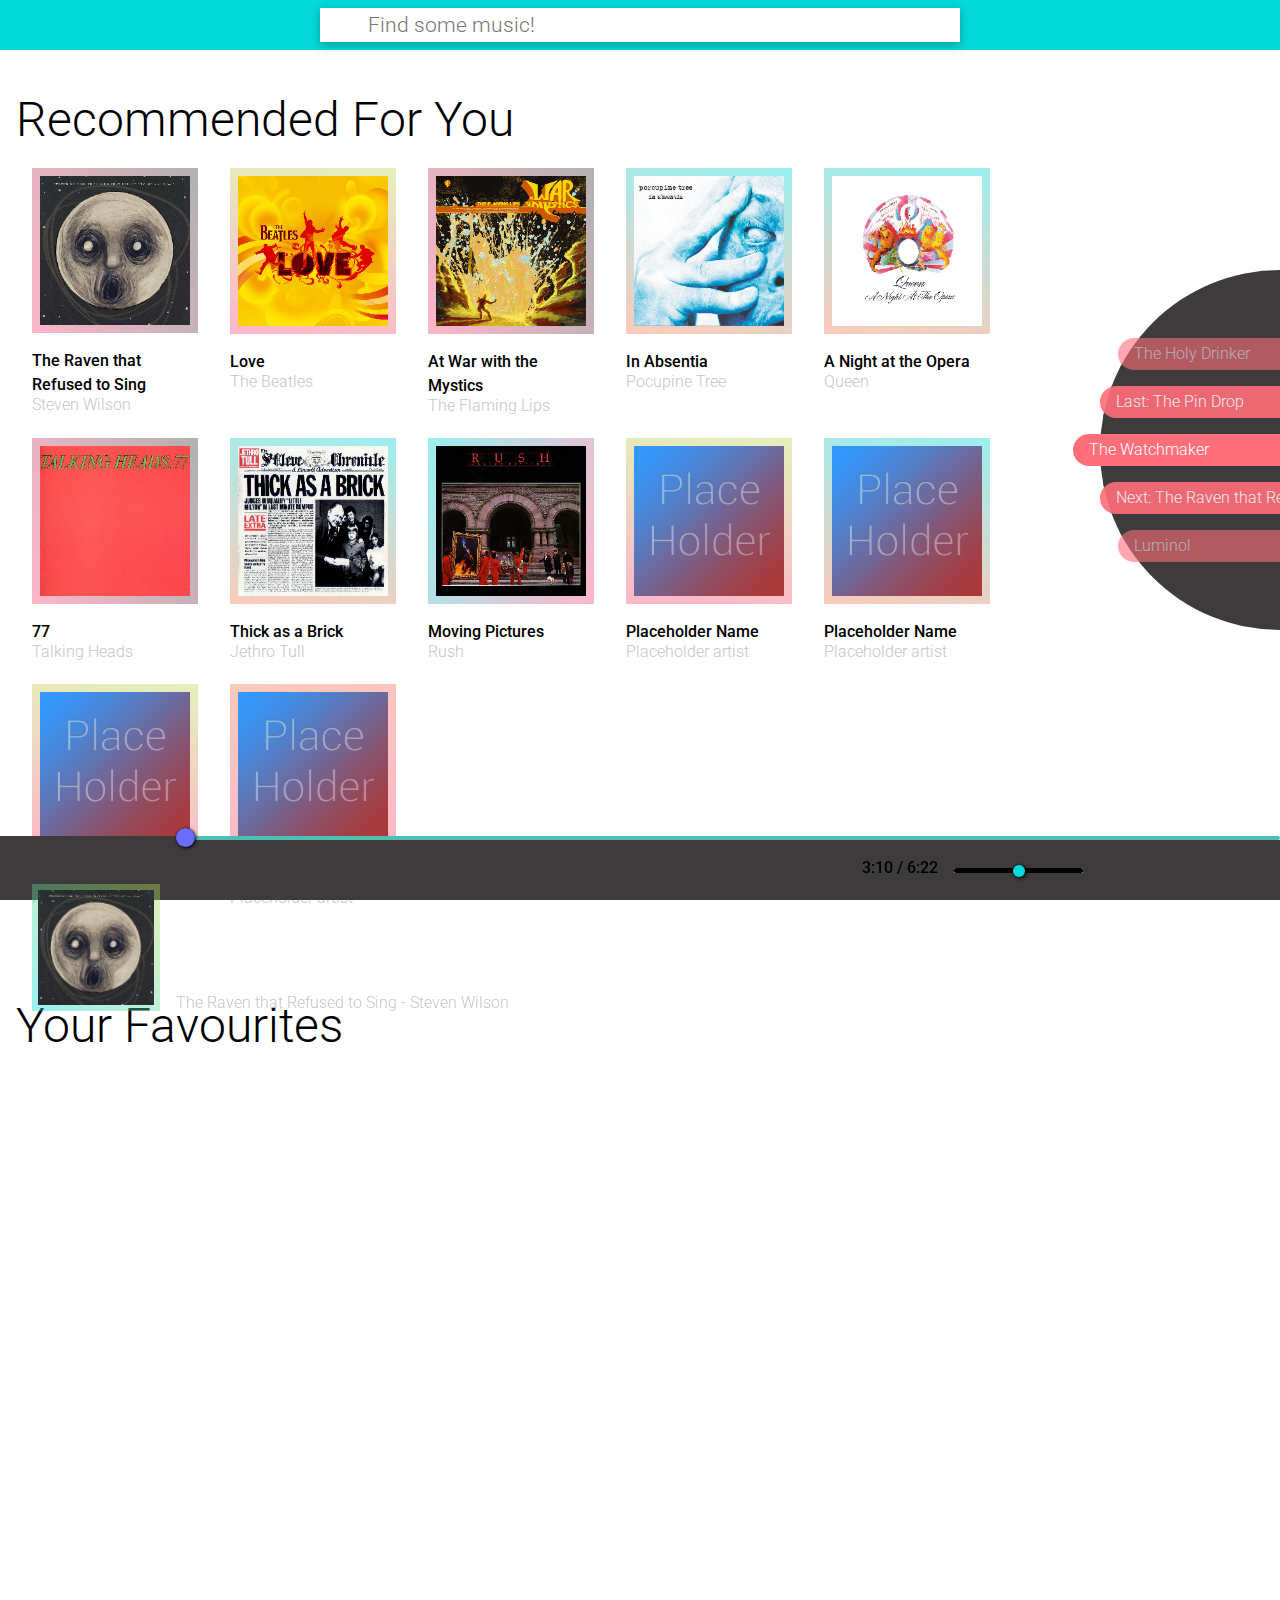
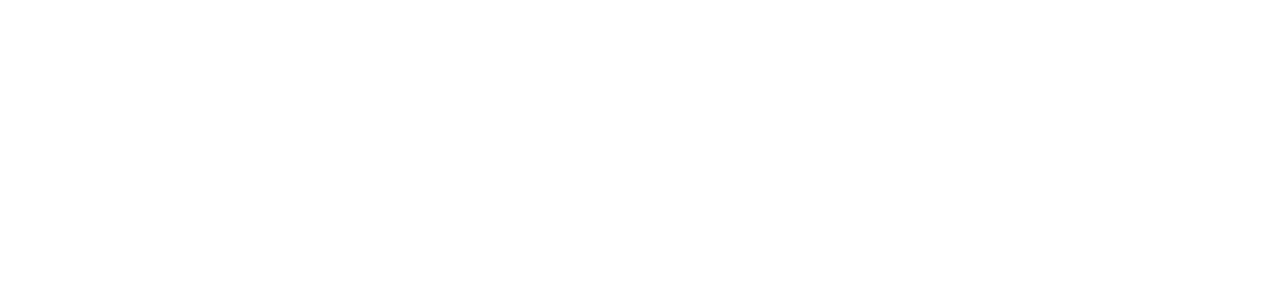
==== commit b3769d6e: "Lot's of changes to playlist" ====
--- a/index.html
+++ b/index.html
@@ -71,14 +71,19 @@
 			</div>
 
 			<div class="btn-control icon-previous"></div>
-			<div class="btn-control icon-play"></div>
+			<div id="play" class="btn-control icon-play"></div>
 			<div class="btn-control icon-next"></div>
 		</div>
 		
 	</section>
 
-	<section class="playlist">
-		
+	<section class="playlist flex">
+		<div class="playlist_item">The Holy Drinker</div>
+		<div class="playlist_item">Last: The Pin Drop</div>
+		<div class="icon-play playlist_item current">The Watchmaker</div>
+		<div class="playlist_item">Next: The Raven that Refused to Sing</div>
+		<div class="playlist_item">Luminol</div>
+
 	</section>
 
 	<section class="main_view flex">
@@ -145,20 +150,78 @@
 				<h6>Placeholder artist</h6>
 			</div>
 		</div>
+		<h1>Your Favourites</h1>
+		<div class="favs flex">
+			<div class="album_link">
+				<div class="cover_holder"><img src="img/placeholder.png" alt=""></div>
+				<h5>Placeholder Name</h5>
+				<h6>Placeholder artist</h6>
+			</div>
+			<div class="album_link">
+				<div class="cover_holder"><img src="img/placeholder.png" alt=""></div>
+				<h5>Placeholder Name</h5>
+				<h6>Placeholder artist</h6>
+			</div>
+			<div class="album_link">
+				<div class="cover_holder"><img src="img/placeholder.png" alt=""></div>
+				<h5>Placeholder Name</h5>
+				<h6>Placeholder artist</h6>
+			</div>
+			<div class="album_link">
+				<div class="cover_holder"><img src="img/placeholder.png" alt=""></div>
+				<h5>Placeholder Name</h5>
+				<h6>Placeholder artist</h6>
+			</div>
+			<div class="album_link">
+				<div class="cover_holder"><img src="img/placeholder.png" alt=""></div>
+				<h5>Placeholder Name</h5>
+				<h6>Placeholder artist</h6>
+			</div>
+			<div class="album_link">
+				<div class="cover_holder"><img src="img/placeholder.png" alt=""></div>
+				<h5>Placeholder Name</h5>
+				<h6>Placeholder artist</h6>
+			</div>
+			<div class="album_link">
+				<div class="cover_holder"><img src="img/placeholder.png" alt=""></div>
+				<h5>Placeholder Name</h5>
+				<h6>Placeholder artist</h6>
+			</div>
+			<div class="album_link">
+				<div class="cover_holder"><img src="img/placeholder.png" alt=""></div>
+				<h5>Placeholder Name</h5>
+				<h6>Placeholder artist</h6>
+			</div>
+			<div class="album_link">
+				<div class="cover_holder"><img src="img/placeholder.png" alt=""></div>
+				<h5>Placeholder Name</h5>
+				<h6>Placeholder artist</h6>
+			</div>
+			<div class="album_link">
+				<div class="cover_holder"><img src="img/placeholder.png" alt=""></div>
+				<h5>Placeholder Name</h5>
+				<h6>Placeholder artist</h6>
+			</div>
+			<div class="album_link">
+				<div class="cover_holder"><img src="img/placeholder.png" alt=""></div>
+				<h5>Placeholder Name</h5>
+				<h6>Placeholder artist</h6>
+			</div>
+		</div>
 	</section>
 	
 	<div class="modal album_modal flex">
 		<div class="modal_art"><img src="img/sw.png" alt=""></div>
-		<h2>Steven Wilson</h2>
-		<h3>The Raven that Refused to Sing</h3>
-		<div class="song_list">
+		<div class="album_info">
+			<h2>Steven Wilson</h2>
+			<h3>The Raven that Refused to Sing</h3>
 			<ul>
-				<li>Luminol</li>
-				<li>Drive Home</li>
-				<li>The Holy Drinker</li>
-				<li>The Pin Drop</li>
-				<li>The Watchmaker</li>
-				<li>The Raven that Refused to Sing</li>
+				<li class="icon-play">Luminol</li>
+				<li class="icon-play">Drive Home</li>
+				<li class="icon-play">The Holy Drinker</li>
+				<li class="icon-play">The Pin Drop</li>
+				<li class="icon-play">The Watchmaker</li>
+				<li class="icon-play">The Raven that Refused to Sing</li>
 			</ul>
 		</div>
 	</div>
--- a/css/style.css
+++ b/css/style.css
@@ -5,7 +5,7 @@
  * http://cssreset.com
  */
 html, body, div, span, applet, object, iframe,
-h1, h2, h3, h4, h5, h6, p, blockquote, pre,
+h1, h2, h3, h4, h5, h6, p, .playlist .playlist_item, blockquote, pre,
 a, abbr, acronym, address, big, cite, code,
 del, dfn, em, img, ins, kbd, q, s, samp,
 small, strike, strong, sub, sup, tt, var,
@@ -60,7 +60,8 @@
   text-decoration: none; }
 
 img, iframe {
-  max-width: 100%; }
+  max-width: 100%;
+  display: block; }
 
 h1, h2, h3, h4, h5, h6 {
   font-family: "Roboto", sans-serif;
@@ -86,11 +87,18 @@
   font-weight: 300;
   color: #c6c6c6; }
 
-p, li {
+p, .playlist .playlist_item, li {
   font-family: "Roboto", sans-serif;
   font-weight: 500; }
 
-.shadow, .album_link:active {
+* {
+  -webkit-user-select: none;
+  -moz-user-select: none;
+  -ms-user-select: none;
+  -o-user-select: none;
+  user-select: none; }
+
+.shadow, .album_link:active, .album_modal ul li:active {
   box-shadow: rgba(0, 0, 0, 0.29) 0 3px 10px; }
 
 .flex {
@@ -98,7 +106,7 @@
   flex-direction: row;
   flex-wrap: wrap; }
 
-.transition, .overlay, header, header .search_box, .search_modal, .sidebar, .control_bar, .main_view, .album_link, .album_link h5, .album_link h6, .album_link .cover_holder, .playlist, .album_modal {
+.transition, .overlay, header, header .search_box, .search_modal, .sidebar, .control_bar, .main_view, .album_link, .album_link h5, .album_link h6, .album_link .cover_holder, .playlist, .playlist .playlist_item, .album_modal, .album_modal ul li {
   -webkit-transition: all 0.3s ease-in-out;
   -moz-transition: all 0.3s ease-in-out;
   -ms-transition: all 0.3s ease-in-out;
@@ -315,7 +323,8 @@
       .control_bar .now_playing .cover_holder img {
         width: 100%;
         height: auto;
-        pointer-events: none; }
+        pointer-events: none;
+        display: block; }
   .control_bar .controls {
     width: 40%;
     justify-content: center;
@@ -408,11 +417,12 @@
     padding-left: calc(14rem + 1rem); }
 
 .reccd {
-  justify-content: flex-start; }
+  justify-content: flex-start;
+  padding-bottom: 4rem; }
 
 .album_link {
-  width: 200px;
-  margin: 1rem;
+  width: 166px;
+  margin: 0.5rem 1rem;
   -webkit-user-select: none;
   /* Chrome all / Safari all */
   -moz-user-select: none;
@@ -429,14 +439,17 @@
   -ms-transform: translateY(20%);
   transform: translateY(20%);
   opacity: 0;
-  visibility: hidden; }
+  visibility: hidden;
+  position: relative;
+  z-index: 5; }
   .album_link .cover_holder {
-    padding: 10px;
+    padding: 8px;
     margin-bottom: 1rem; }
     .album_link .cover_holder img {
       width: 100%;
       height: auto;
-      pointer-events: none; }
+      pointer-events: none;
+      display: block; }
   .album_link.on-screen {
     -webkit-transform: translateY(0%);
     -moz-transform: translateY(0%);
@@ -449,7 +462,8 @@
     -moz-transform: scale(1.2);
     -ms-transform: scale(1.2);
     transform: scale(1.2);
-    background: #f0f0f0; }
+    background: #f0f0f0;
+    z-index: 6; }
     .album_link:active h5, .album_link:active h6 {
       padding: 0 0.5rem; }
     .album_link:active .cover_holder {
@@ -457,6 +471,8 @@
       padding: 0; }
   .album_link:hover h5, .album_link:hover h6 {
     text-decoration: underline; }
+  .album_link.dragging {
+    z-index: 50; }
 
 .menu_btn {
   position: fixed;
@@ -470,18 +486,55 @@
   position: fixed;
   right: 0;
   top: 50%;
-  height: 20vh;
-  width: 20vh;
+  height: 40vh;
+  width: 40vh;
   border-radius: 50%;
   background: #3d3b3b;
   z-index: 20;
   -webkit-transform: translateX(50%) translateY(-50%);
   -moz-transform: translateX(50%) translateY(-50%);
   -ms-transform: translateX(50%) translateY(-50%);
-  transform: translateX(50%) translateY(-50%); }
+  transform: translateX(50%) translateY(-50%);
+  flex-direction: column;
+  align-items: flex-start;
+  justify-content: center;
+  z-index: 40; }
+  .playlist.dragging {
+    right: 50%;
+    align-items: center; }
   .playlist.active {
     width: 80vh;
     height: 80vh; }
+    .playlist.active .playlist_item {
+      font-size: 2rem;
+      margin: 1rem 0; }
+    .playlist.active .playlist_item:nth-of-type(1), .playlist.active .playlist_item:nth-of-type(5) {
+      -webkit-transform: translateX(2vh);
+      -moz-transform: translateX(2vh);
+      -ms-transform: translateX(2vh);
+      transform: translateX(2vh); }
+  .playlist .playlist_item {
+    padding: 0.5rem 1rem;
+    border-radius: 2rem;
+    background: #ff6e7b;
+    cursor: pointer;
+    margin: 0.5rem 0;
+    color: white;
+    width: 100%;
+    font-weight: 300; }
+  .playlist .playlist_item:nth-of-type(1), .playlist .playlist_item:nth-of-type(5) {
+    -webkit-transform: translateX(2vh);
+    -moz-transform: translateX(2vh);
+    -ms-transform: translateX(2vh);
+    transform: translateX(2vh);
+    opacity: 0.6; }
+  .playlist .playlist_item:nth-of-type(2), .playlist .playlist_item:nth-of-type(4) {
+    opacity: 0.9; }
+  .playlist .current {
+    -webkit-transform: translateX(-3vh);
+    -moz-transform: translateX(-3vh);
+    -ms-transform: translateX(-3vh);
+    transform: translateX(-3vh); }
 
 .album_modal {
   background: #f0f0f0;
@@ -489,20 +542,35 @@
   z-index: 60;
   visibility: hidden;
   opacity: 0;
-  -webkit-transform: translateY(20%);
-  -moz-transform: translateY(20%);
-  -ms-transform: translateY(20%);
-  transform: translateY(20%);
-  top: 0; }
+  -webkit-transform: translateY(-50%) translateX(-50%);
+  -moz-transform: translateY(-50%) translateX(-50%);
+  -ms-transform: translateY(-50%) translateX(-50%);
+  transform: translateY(-50%) translateX(-50%);
+  top: 0;
+  top: 50%;
+  left: 50%; }
+  .album_modal > * {
+    margin: 1rem 1rem; }
+  .album_modal ul {
+    margin-top: 1rem; }
+    .album_modal ul li {
+      font-weight: 300;
+      padding: 0.5rem;
+      border-radius: 2rem;
+      background: rgba(255, 110, 123, 0);
+      cursor: pointer; }
+      .album_modal ul li:active {
+        background: #ff6e7b;
+        color: #f0f0f0; }
   .album_modal .modal_art {
-    left: 0; }
+    width: 350px;
+    margin: 0; }
+    .album_modal .modal_art img {
+      width: 100%;
+      height: auto; }
   .album_modal.visible {
     visibility: visible;
-    opacity: 1;
-    -webkit-transform: translateY(0);
-    -moz-transform: translateY(0);
-    -ms-transform: translateY(0);
-    transform: translateY(0); }
+    opacity: 1; }
 
 .grad_bg-1 {
   background-image: -moz-linear-gradient(45deg, rgba(4, 217, 217, 0.4) 0%, rgba(188, 217, 82, 0.4) 100%);
@@ -543,3 +611,5 @@
   background-image: -moz-linear-gradient(300deg, rgba(248, 72, 119, 0.5) 0%, rgba(255, 110, 123, 0.5) 100%);
   background-image: -webkit-linear-gradient(300deg, rgba(248, 72, 119, 0.5) 0%, rgba(255, 110, 123, 0.5) 100%);
   background-image: linear-gradient(300deg, rgba(248, 72, 119, 0.5) 0%, rgba(255, 110, 123, 0.5) 100%); }
+
+/*# sourceMappingURL=style.css.map */
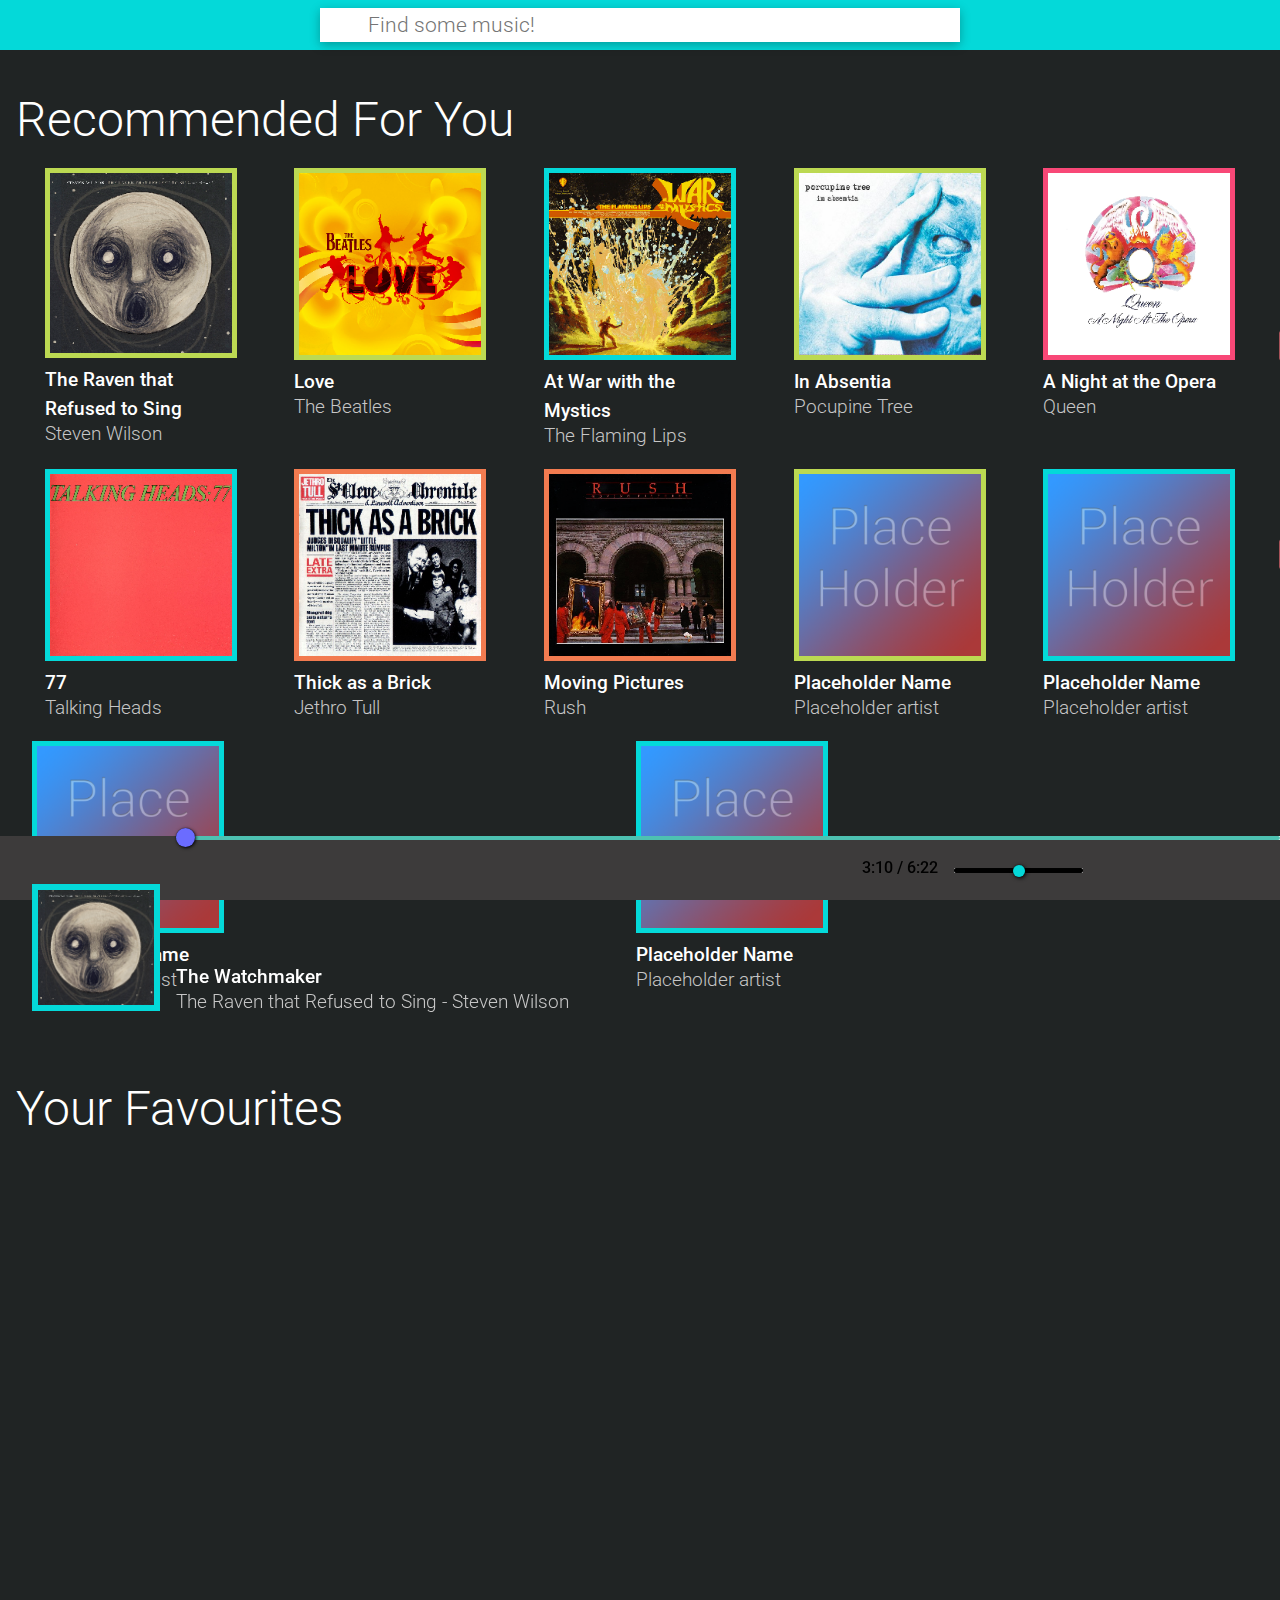
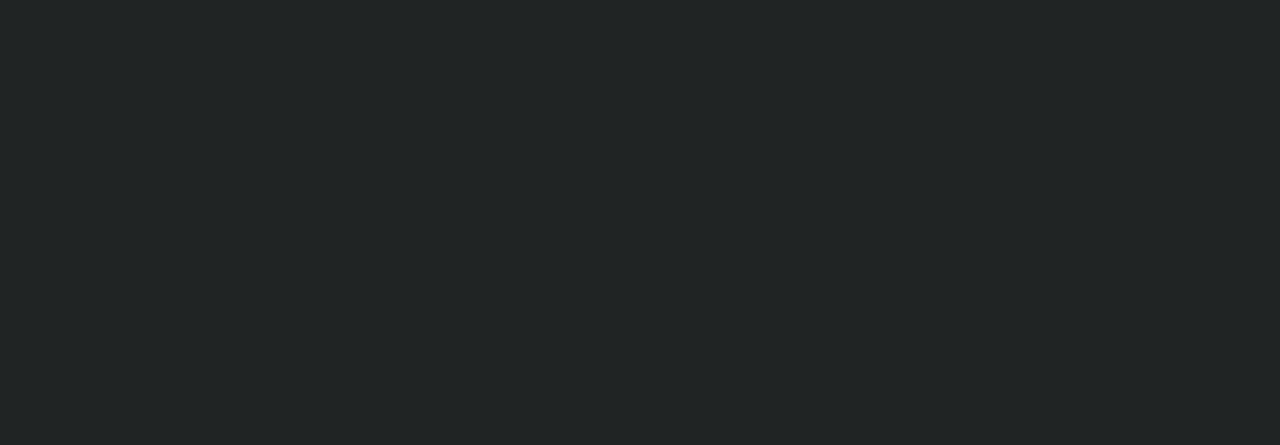
==== commit 32951ac8: "A nice restyle" ====
--- a/index.html
+++ b/index.html
@@ -76,139 +76,142 @@
 		</div>
 		
 	</section>
-
-	<section class="playlist flex">
-		<div class="playlist_item">The Holy Drinker</div>
-		<div class="playlist_item">Last: The Pin Drop</div>
-		<div class="icon-play playlist_item current">The Watchmaker</div>
-		<div class="playlist_item">Next: The Raven that Refused to Sing</div>
-		<div class="playlist_item">Luminol</div>
-
+	<section class="perspective playlist_holder">
+		<div class="playlist flex">
+			<div class="playlist_item">The Holy Drinker</div>
+			<div class="playlist_item">Last: The Pin Drop</div>
+			<div class="icon-play playlist_item current">The Watchmaker</div>
+			<div class="playlist_item">Next: The Raven that Refused to Sing</div>
+			<div class="playlist_item">Luminol</div>
+		</div>
 	</section>
-
-	<section class="main_view flex">
-		<h1>Recommended For You</h1>
-		<div class="reccd flex">
-			<div class="album_link">
-				<div class="cover_holder"><img src="img/sw.png" alt=""></div>
-				<h5>The Raven that Refused to Sing</h5>
-				<h6>Steven Wilson</h6>
-			</div>
-			<div class="album_link">
-				<div class="cover_holder"><img src="img/love.png" alt=""></div>
-				<h5>Love</h5>
-				<h6>The Beatles</h6>
-			</div>
-			<div class="album_link">
-				<div class="cover_holder"><img src="img/fl.png" alt=""></div>
-				<h5>At War with the Mystics</h5>
-				<h6>The Flaming Lips</h6>
-			</div>
-			<div class="album_link">
-				<div class="cover_holder"><img src="img/absent.png" alt=""></div>
-				<h5>In Absentia</h5>
-				<h6>Pocupine Tree</h6>
-			</div>
-			<div class="album_link">
-				<div class="cover_holder"><img src="img/queen.png" alt=""></div>
-				<h5>A Night at the Opera</h5>
-				<h6>Queen</h6>
-			</div>
-			<div class="album_link">
-				<div class="cover_holder"><img src="img/th.png" alt=""></div>
-				<h5>77</h5>
-				<h6>Talking Heads</h6>
-			</div>
-			<div class="album_link">
-				<div class="cover_holder"><img src="img/jt.png" alt=""></div>
-				<h5>Thick as a Brick</h5>
-				<h6>Jethro Tull</h6>
-			</div>
-			<div class="album_link">
-				<div class="cover_holder"><img src="img/rush.png" alt=""></div>
-				<h5>Moving Pictures</h5>
-				<h6>Rush</h6>
-			</div>
-			<div class="album_link">
-				<div class="cover_holder"><img src="img/placeholder.png" alt=""></div>
-				<h5>Placeholder Name</h5>
-				<h6>Placeholder artist</h6>
-			</div>
-			<div class="album_link">
-				<div class="cover_holder"><img src="img/placeholder.png" alt=""></div>
-				<h5>Placeholder Name</h5>
-				<h6>Placeholder artist</h6>
-			</div>
-			<div class="album_link">
-				<div class="cover_holder"><img src="img/placeholder.png" alt=""></div>
-				<h5>Placeholder Name</h5>
-				<h6>Placeholder artist</h6>
-			</div>
-			<div class="album_link">
-				<div class="cover_holder"><img src="img/placeholder.png" alt=""></div>
-				<h5>Placeholder Name</h5>
-				<h6>Placeholder artist</h6>
-			</div>
-		</div>
-		<h1>Your Favourites</h1>
-		<div class="favs flex">
-			<div class="album_link">
-				<div class="cover_holder"><img src="img/placeholder.png" alt=""></div>
-				<h5>Placeholder Name</h5>
-				<h6>Placeholder artist</h6>
-			</div>
-			<div class="album_link">
-				<div class="cover_holder"><img src="img/placeholder.png" alt=""></div>
-				<h5>Placeholder Name</h5>
-				<h6>Placeholder artist</h6>
-			</div>
-			<div class="album_link">
-				<div class="cover_holder"><img src="img/placeholder.png" alt=""></div>
-				<h5>Placeholder Name</h5>
-				<h6>Placeholder artist</h6>
-			</div>
-			<div class="album_link">
-				<div class="cover_holder"><img src="img/placeholder.png" alt=""></div>
-				<h5>Placeholder Name</h5>
-				<h6>Placeholder artist</h6>
-			</div>
-			<div class="album_link">
-				<div class="cover_holder"><img src="img/placeholder.png" alt=""></div>
-				<h5>Placeholder Name</h5>
-				<h6>Placeholder artist</h6>
-			</div>
-			<div class="album_link">
-				<div class="cover_holder"><img src="img/placeholder.png" alt=""></div>
-				<h5>Placeholder Name</h5>
-				<h6>Placeholder artist</h6>
-			</div>
-			<div class="album_link">
-				<div class="cover_holder"><img src="img/placeholder.png" alt=""></div>
-				<h5>Placeholder Name</h5>
-				<h6>Placeholder artist</h6>
-			</div>
-			<div class="album_link">
-				<div class="cover_holder"><img src="img/placeholder.png" alt=""></div>
-				<h5>Placeholder Name</h5>
-				<h6>Placeholder artist</h6>
-			</div>
-			<div class="album_link">
-				<div class="cover_holder"><img src="img/placeholder.png" alt=""></div>
-				<h5>Placeholder Name</h5>
-				<h6>Placeholder artist</h6>
-			</div>
-			<div class="album_link">
-				<div class="cover_holder"><img src="img/placeholder.png" alt=""></div>
-				<h5>Placeholder Name</h5>
-				<h6>Placeholder artist</h6>
-			</div>
-			<div class="album_link">
-				<div class="cover_holder"><img src="img/placeholder.png" alt=""></div>
-				<h5>Placeholder Name</h5>
-				<h6>Placeholder artist</h6>
-			</div>
-		</div>
-	</section>
+		
+
+	<div class="perspective">
+		<section class="main_view flex">
+			<h1 class="white">Recommended For You</h1>
+			<div class="reccd flex">
+				<div class="album_link">
+					<div class="cover_holder"><img src="img/sw.png" alt=""></div>
+					<h5>The Raven that Refused to Sing</h5>
+					<h6>Steven Wilson</h6>
+				</div>
+				<div class="album_link">
+					<div class="cover_holder"><img src="img/love.png" alt=""></div>
+					<h5>Love</h5>
+					<h6>The Beatles</h6>
+				</div>
+				<div class="album_link">
+					<div class="cover_holder"><img src="img/fl.png" alt=""></div>
+					<h5>At War with the Mystics</h5>
+					<h6>The Flaming Lips</h6>
+				</div>
+				<div class="album_link">
+					<div class="cover_holder"><img src="img/absent.png" alt=""></div>
+					<h5>In Absentia</h5>
+					<h6>Pocupine Tree</h6>
+				</div>
+				<div class="album_link">
+					<div class="cover_holder"><img src="img/queen.png" alt=""></div>
+					<h5>A Night at the Opera</h5>
+					<h6>Queen</h6>
+				</div>
+				<div class="album_link">
+					<div class="cover_holder"><img src="img/th.png" alt=""></div>
+					<h5>77</h5>
+					<h6>Talking Heads</h6>
+				</div>
+				<div class="album_link">
+					<div class="cover_holder"><img src="img/jt.png" alt=""></div>
+					<h5>Thick as a Brick</h5>
+					<h6>Jethro Tull</h6>
+				</div>
+				<div class="album_link">
+					<div class="cover_holder"><img src="img/rush.png" alt=""></div>
+					<h5>Moving Pictures</h5>
+					<h6>Rush</h6>
+				</div>
+				<div class="album_link">
+					<div class="cover_holder"><img src="img/placeholder.png" alt=""></div>
+					<h5>Placeholder Name</h5>
+					<h6>Placeholder artist</h6>
+				</div>
+				<div class="album_link">
+					<div class="cover_holder"><img src="img/placeholder.png" alt=""></div>
+					<h5>Placeholder Name</h5>
+					<h6>Placeholder artist</h6>
+				</div>
+				<div class="album_link">
+					<div class="cover_holder"><img src="img/placeholder.png" alt=""></div>
+					<h5>Placeholder Name</h5>
+					<h6>Placeholder artist</h6>
+				</div>
+				<div class="album_link">
+					<div class="cover_holder"><img src="img/placeholder.png" alt=""></div>
+					<h5>Placeholder Name</h5>
+					<h6>Placeholder artist</h6>
+				</div>
+			</div>
+			<h1 class="white">Your Favourites</h1>
+			<div class="favs flex">
+				<div class="album_link">
+					<div class="cover_holder"><img src="img/placeholder.png" alt=""></div>
+					<h5>Placeholder Name</h5>
+					<h6>Placeholder artist</h6>
+				</div>
+				<div class="album_link">
+					<div class="cover_holder"><img src="img/placeholder.png" alt=""></div>
+					<h5>Placeholder Name</h5>
+					<h6>Placeholder artist</h6>
+				</div>
+				<div class="album_link">
+					<div class="cover_holder"><img src="img/placeholder.png" alt=""></div>
+					<h5>Placeholder Name</h5>
+					<h6>Placeholder artist</h6>
+				</div>
+				<div class="album_link">
+					<div class="cover_holder"><img src="img/placeholder.png" alt=""></div>
+					<h5>Placeholder Name</h5>
+					<h6>Placeholder artist</h6>
+				</div>
+				<div class="album_link">
+					<div class="cover_holder"><img src="img/placeholder.png" alt=""></div>
+					<h5>Placeholder Name</h5>
+					<h6>Placeholder artist</h6>
+				</div>
+				<div class="album_link">
+					<div class="cover_holder"><img src="img/placeholder.png" alt=""></div>
+					<h5>Placeholder Name</h5>
+					<h6>Placeholder artist</h6>
+				</div>
+				<div class="album_link">
+					<div class="cover_holder"><img src="img/placeholder.png" alt=""></div>
+					<h5>Placeholder Name</h5>
+					<h6>Placeholder artist</h6>
+				</div>
+				<div class="album_link">
+					<div class="cover_holder"><img src="img/placeholder.png" alt=""></div>
+					<h5>Placeholder Name</h5>
+					<h6>Placeholder artist</h6>
+				</div>
+				<div class="album_link">
+					<div class="cover_holder"><img src="img/placeholder.png" alt=""></div>
+					<h5>Placeholder Name</h5>
+					<h6>Placeholder artist</h6>
+				</div>
+				<div class="album_link">
+					<div class="cover_holder"><img src="img/placeholder.png" alt=""></div>
+					<h5>Placeholder Name</h5>
+					<h6>Placeholder artist</h6>
+				</div>
+				<div class="album_link">
+					<div class="cover_holder"><img src="img/placeholder.png" alt=""></div>
+					<h5>Placeholder Name</h5>
+					<h6>Placeholder artist</h6>
+				</div>
+			</div>
+		</section>	
+	</div>
 	
 	<div class="modal album_modal flex">
 		<div class="modal_art"><img src="img/sw.png" alt=""></div>
@@ -227,6 +230,7 @@
 	</div>
 
 	<script src="js/jquery-1.9.1.min.js"></script>
+	<script src="js/jquery-ui.min.js"></script>
 	<script src="js/main.js"></script>
 </body>
 </html>--- a/css/style.css
+++ b/css/style.css
@@ -78,12 +78,13 @@
   font-size: 1.5rem; }
 
 h5 {
-  font-size: 1rem;
+  font-size: 1.2rem;
   font-weight: 500;
-  line-height: 150%; }
+  line-height: 150%;
+  color: white; }
 
 h6 {
-  font-size: 1rem;
+  font-size: 1.2rem;
   font-weight: 300;
   color: #c6c6c6; }
 
@@ -104,16 +105,40 @@
 .flex {
   display: flex;
   flex-direction: row;
-  flex-wrap: wrap; }
-
-.transition, .overlay, header, header .search_box, .search_modal, .sidebar, .control_bar, .main_view, .album_link, .album_link h5, .album_link h6, .album_link .cover_holder, .playlist, .playlist .playlist_item, .album_modal, .album_modal ul li {
+  flex-wrap: wrap;
+  -webkit-display: flex;
+  -webkit-flex-direction: row;
+  -webkit-flex-wrap: wrap; }
+
+.transition, .overlay, header, header .search_box, .search_modal, .sidebar, .control_bar, .main_view, .album_link h5, .album_link h6, .album_link .cover_holder, .playlist, .album_modal, .album_modal ul li {
   -webkit-transition: all 0.3s ease-in-out;
   -moz-transition: all 0.3s ease-in-out;
   -ms-transition: all 0.3s ease-in-out;
   transition: all 0.3s ease-in-out; }
 
+.no-pos-transition, .album_link, .playlist .playlist_item {
+  -webkit-transition: none 0.3s ease-in-out;
+  -moz-transition: none 0.3s ease-in-out;
+  -ms-transition: none 0.3s ease-in-out;
+  transition: none 0.3s ease-in-out;
+  transition-property: transform, background, opacity, box-shadow, margin;
+  -webkit-transition-property: transform, background, opacity, box-shadow, margin;
+  -moz-transition-property: transform, background, opacity, box-shadow, margin; }
+
 .float-left {
   float: left; }
+
+.white {
+  color: white; }
+
+body {
+  background: #202424; }
+
+.perspective {
+  -webkit-perspective: 3000px;
+  -moz-perspective: 3000px;
+  -ms-perspective: 3000px;
+  perspective: 3000px; }
 
 .overlay {
   width: 100vw;
@@ -122,7 +147,7 @@
   top: -50%;
   left: 0;
   visibility: hidden;
-  background: rgba(0, 0, 0, 0.7);
+  background: rgba(4, 217, 217, 0.7);
   -webkit-transform: scale(0);
   -moz-transform: scale(0);
   -ms-transform: scale(0);
@@ -136,6 +161,10 @@
     -moz-transform: scale(2);
     -ms-transform: scale(2);
     transform: scale(2); }
+  .overlay.search_overlay {
+    z-index: 25; }
+  .overlay.album_overlay {
+    z-index: 40; }
 
 header {
   background: #04d9d9;
@@ -181,9 +210,6 @@
     transform: translateY(0%); }
   .search_modal .searched_for {
     justify-content: center; }
-
-.search_overlay {
-  z-index: 25; }
 
 .sidebar {
   background: rgba(61, 59, 59, 0.9);
@@ -411,18 +437,22 @@
       background: #050505; }
 
 .main_view {
-  padding: 5rem 10vh 5rem 1rem;
+  padding: 5rem 1rem;
   width: 100%; }
   .main_view.pad-left {
-    padding-left: calc(14rem + 1rem); }
+    padding-left: 15rem; }
+  .main_view.pad-right {
+    padding-right: 15rem; }
 
 .reccd {
-  justify-content: flex-start;
-  padding-bottom: 4rem; }
+  justify-content: space-around;
+  padding-bottom: 4rem;
+  width: 100%; }
 
 .album_link {
-  width: 166px;
-  margin: 0.5rem 1rem;
+  width: 12rem;
+  min-width: 150px;
+  margin: 0.5rem 10px;
   -webkit-user-select: none;
   /* Chrome all / Safari all */
   -moz-user-select: none;
@@ -443,8 +473,8 @@
   position: relative;
   z-index: 5; }
   .album_link .cover_holder {
-    padding: 8px;
-    margin-bottom: 1rem; }
+    padding: 5px;
+    margin-bottom: 0.5rem; }
     .album_link .cover_holder img {
       width: 100%;
       height: auto;
@@ -466,12 +496,14 @@
     z-index: 6; }
     .album_link:active h5, .album_link:active h6 {
       padding: 0 0.5rem; }
+    .album_link:active h5 {
+      color: #3d3b3b; }
     .album_link:active .cover_holder {
       box-shadow: none;
       padding: 0; }
   .album_link:hover h5, .album_link:hover h6 {
     text-decoration: underline; }
-  .album_link.dragging {
+  .album_link.ui-draggable-dragging {
     z-index: 50; }
 
 .menu_btn {
@@ -482,31 +514,34 @@
   color: white;
   z-index: 40; }
 
+.playlist_holder {
+  position: fixed;
+  height: 100%;
+  right: 0;
+  top: 0;
+  z-index: 15; }
+
 .playlist {
-  position: fixed;
-  right: 0;
-  top: 50%;
-  height: 40vh;
-  width: 40vh;
-  border-radius: 50%;
+  height: 100%;
+  width: 14rem;
   background: #3d3b3b;
-  z-index: 20;
-  -webkit-transform: translateX(50%) translateY(-50%);
-  -moz-transform: translateX(50%) translateY(-50%);
-  -ms-transform: translateX(50%) translateY(-50%);
-  transform: translateX(50%) translateY(-50%);
+  -webkit-transform: rotateY(-95deg);
+  -moz-transform: rotateY(-95deg);
+  -ms-transform: rotateY(-95deg);
+  transform: rotateY(-95deg);
   flex-direction: column;
   align-items: flex-start;
   justify-content: center;
-  z-index: 40; }
-  .playlist.dragging {
-    right: 50%;
-    align-items: center; }
+  transform-origin: right;
+  -webkit-transform-origin: right;
+  -moz-transform-origin: right;
+  padding: 4rem 0; }
   .playlist.active {
-    width: 80vh;
-    height: 80vh; }
+    -webkit-transform: rotateY(0deg);
+    -moz-transform: rotateY(0deg);
+    -ms-transform: rotateY(0deg);
+    transform: rotateY(0deg); }
     .playlist.active .playlist_item {
-      font-size: 2rem;
       margin: 1rem 0; }
     .playlist.active .playlist_item:nth-of-type(1), .playlist.active .playlist_item:nth-of-type(5) {
       -webkit-transform: translateX(2vh);
@@ -573,43 +608,15 @@
     opacity: 1; }
 
 .grad_bg-1 {
-  background-image: -moz-linear-gradient(45deg, rgba(4, 217, 217, 0.4) 0%, rgba(188, 217, 82, 0.4) 100%);
-  background-image: -webkit-linear-gradient(45deg, rgba(4, 217, 217, 0.4) 0%, rgba(188, 217, 82, 0.4) 100%);
-  background-image: linear-gradient(45deg, rgba(4, 217, 217, 0.4) 0%, rgba(188, 217, 82, 0.4) 100%); }
+  background: #f84877; }
 
 .grad_bg-2 {
-  background-image: -moz-linear-gradient(110deg, rgba(4, 217, 217, 0.4) 0%, rgba(248, 72, 119, 0.4) 100%);
-  background-image: -webkit-linear-gradient(110deg, rgba(4, 217, 217, 0.4) 0%, rgba(248, 72, 119, 0.4) 100%);
-  background-image: linear-gradient(110deg, rgba(4, 217, 217, 0.4) 0%, rgba(248, 72, 119, 0.4) 100%); }
+  background: #f27b50; }
 
 .grad_bg-3 {
-  background-image: -moz-linear-gradient(250deg, rgba(61, 59, 59, 0.4) 0%, rgba(248, 72, 119, 0.4) 100%);
-  background-image: -webkit-linear-gradient(250deg, rgba(61, 59, 59, 0.4) 0%, rgba(248, 72, 119, 0.4) 100%);
-  background-image: linear-gradient(250deg, rgba(61, 59, 59, 0.4) 0%, rgba(248, 72, 119, 0.4) 100%); }
+  background: #bcd952; }
 
 .grad_bg-4 {
-  background-image: -moz-linear-gradient(345deg, rgba(248, 72, 119, 0.4) 0%, rgba(242, 123, 80, 0.4) 100%);
-  background-image: -webkit-linear-gradient(345deg, rgba(248, 72, 119, 0.4) 0%, rgba(242, 123, 80, 0.4) 100%);
-  background-image: linear-gradient(345deg, rgba(248, 72, 119, 0.4) 0%, rgba(242, 123, 80, 0.4) 100%); }
-
-.grad_bg-5 {
-  background-image: -moz-linear-gradient(11deg, rgba(242, 123, 80, 0.4) 0%, rgba(188, 217, 82, 0.4) 100%);
-  background-image: -webkit-linear-gradient(11deg, rgba(242, 123, 80, 0.4) 0%, rgba(188, 217, 82, 0.4) 100%);
-  background-image: linear-gradient(11deg, rgba(242, 123, 80, 0.4) 0%, rgba(188, 217, 82, 0.4) 100%); }
-
-.grad_bg-6 {
-  background-image: -moz-linear-gradient(8deg, rgba(248, 72, 119, 0.4) 0%, rgba(188, 217, 82, 0.4) 100%);
-  background-image: -webkit-linear-gradient(8deg, rgba(248, 72, 119, 0.4) 0%, rgba(188, 217, 82, 0.4) 100%);
-  background-image: linear-gradient(8deg, rgba(248, 72, 119, 0.4) 0%, rgba(188, 217, 82, 0.4) 100%); }
-
-.grad_bg-7 {
-  background-image: -moz-linear-gradient(190deg, rgba(4, 217, 217, 0.4) 0%, rgba(242, 123, 80, 0.4) 100%);
-  background-image: -webkit-linear-gradient(190deg, rgba(4, 217, 217, 0.4) 0%, rgba(242, 123, 80, 0.4) 100%);
-  background-image: linear-gradient(190deg, rgba(4, 217, 217, 0.4) 0%, rgba(242, 123, 80, 0.4) 100%); }
-
-.grad_bg-8 {
-  background-image: -moz-linear-gradient(300deg, rgba(248, 72, 119, 0.5) 0%, rgba(255, 110, 123, 0.5) 100%);
-  background-image: -webkit-linear-gradient(300deg, rgba(248, 72, 119, 0.5) 0%, rgba(255, 110, 123, 0.5) 100%);
-  background-image: linear-gradient(300deg, rgba(248, 72, 119, 0.5) 0%, rgba(255, 110, 123, 0.5) 100%); }
+  background: #04d9d9; }
 
 /*# sourceMappingURL=style.css.map */
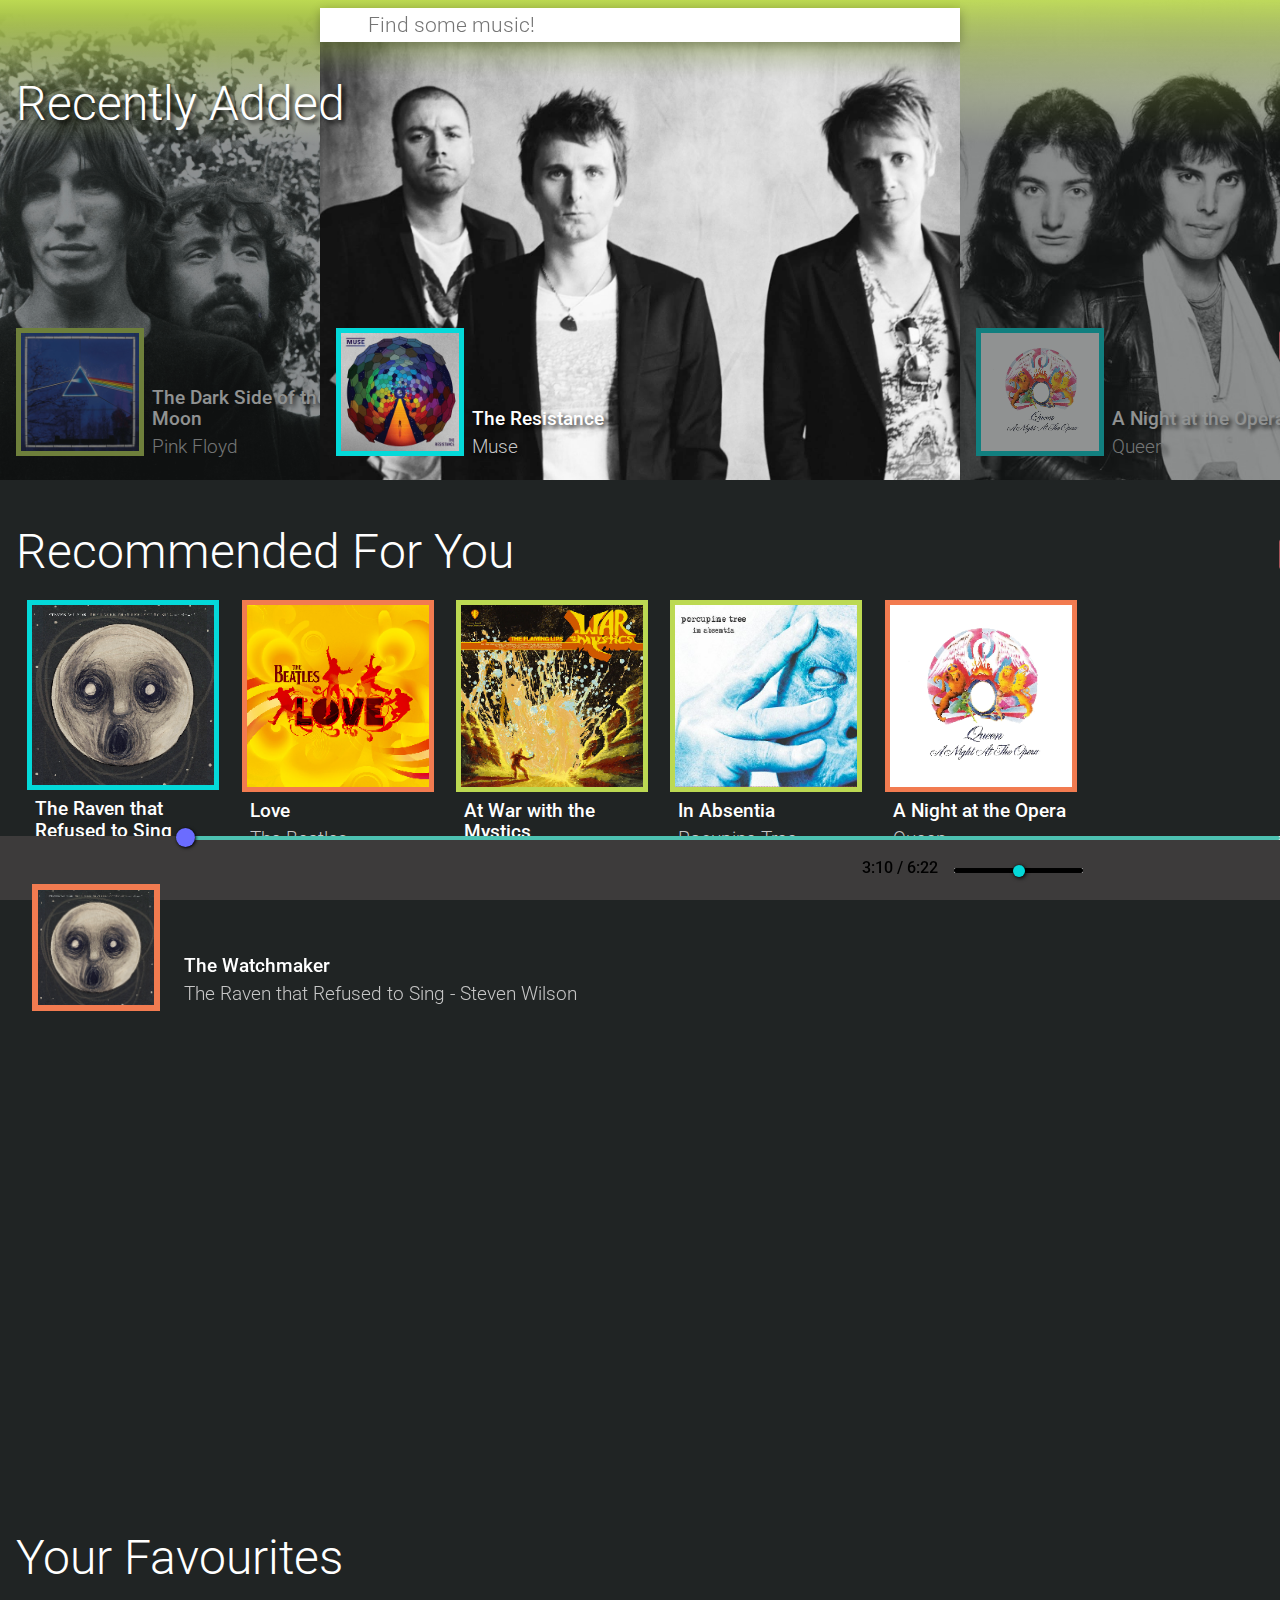
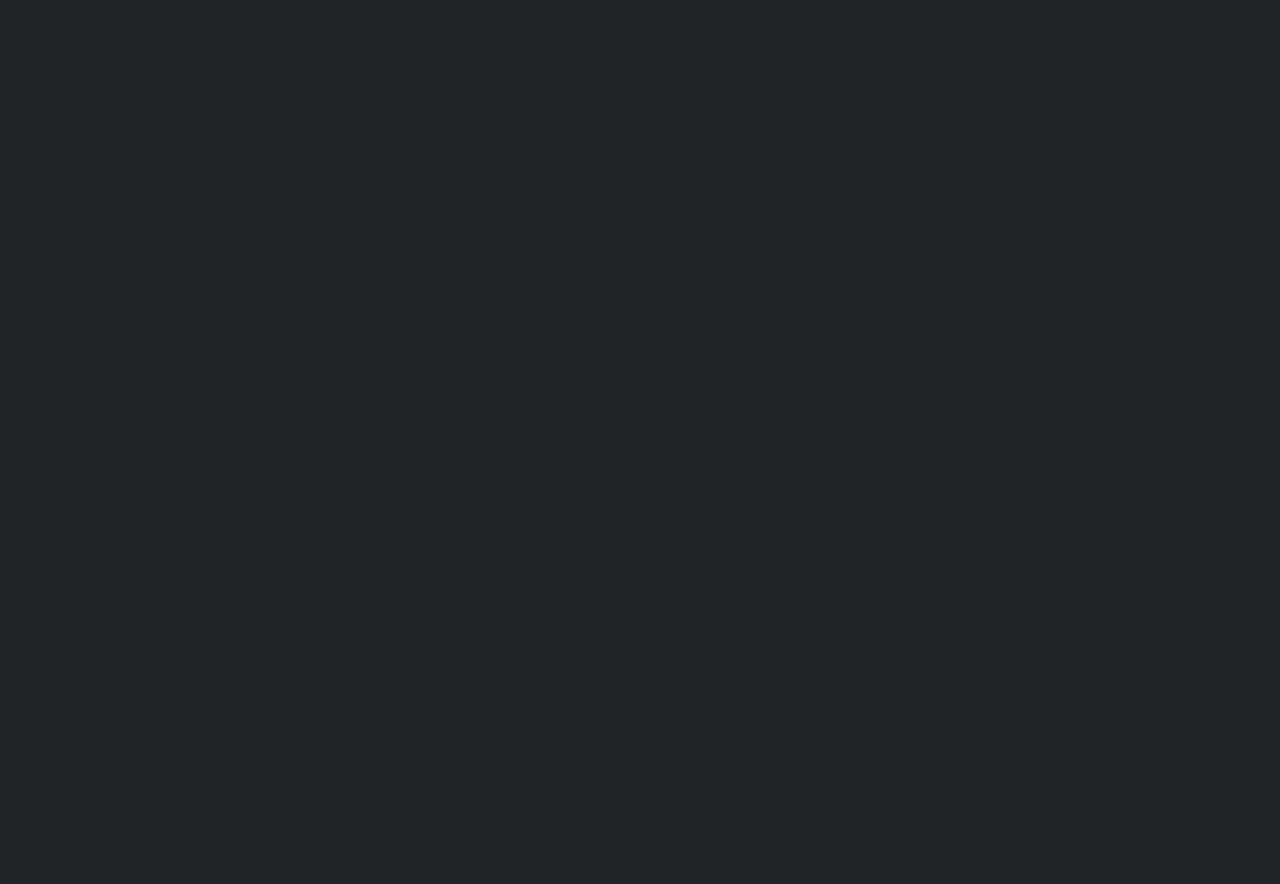
==== commit 6cd4acb6: "Added a big header section" ====
--- a/index.html
+++ b/index.html
@@ -86,133 +86,166 @@
 		</div>
 	</section>
 		
-
-	<div class="perspective">
-		<section class="main_view flex">
-			<h1 class="white">Recommended For You</h1>
-			<div class="reccd flex">
-				<div class="album_link">
-					<div class="cover_holder"><img src="img/sw.png" alt=""></div>
-					<h5>The Raven that Refused to Sing</h5>
-					<h6>Steven Wilson</h6>
-				</div>
-				<div class="album_link">
-					<div class="cover_holder"><img src="img/love.png" alt=""></div>
-					<h5>Love</h5>
-					<h6>The Beatles</h6>
-				</div>
-				<div class="album_link">
-					<div class="cover_holder"><img src="img/fl.png" alt=""></div>
-					<h5>At War with the Mystics</h5>
-					<h6>The Flaming Lips</h6>
-				</div>
-				<div class="album_link">
-					<div class="cover_holder"><img src="img/absent.png" alt=""></div>
-					<h5>In Absentia</h5>
-					<h6>Pocupine Tree</h6>
-				</div>
-				<div class="album_link">
-					<div class="cover_holder"><img src="img/queen.png" alt=""></div>
+	<section class="big_header item_1-grad flex">
+		<div class="new"><h1 class="white">Recently Added</h1></div>
+		<div class="item item_1">
+			<div class="big_bg flex" style="background-image: url(img/pink-floyd-london-mask.png)">
+				<div class="cover_holder"><img src="img/floyd.jpg" alt=""></div>
+				<div class="title_holder">
+					<h5>The Dark Side of the Moon</h5>
+					<h6>Pink Floyd</h6>
+				</div>
+			</div>
+		</div>
+		<div class="item item_2 focus ">
+			<div class="big_bg flex" style="background-image: url(img/muse.png)">
+				<div class="cover_holder"><img src="img/The-Resistance.jpg" alt=""></div>
+				<div class="title_holder">
+					<h5>The Resistance</h5>
+					<h6>Muse</h6>
+				</div>
+			</div>
+		</div>
+		<div class="item item_3">
+			<div class="big_bg flex" style="background-image: url(img/queen-band.png)">	
+				<div class="cover_holder"><img src="img/queen.png" alt=""></div>
+				<div class="title_holder">
 					<h5>A Night at the Opera</h5>
 					<h6>Queen</h6>
 				</div>
-				<div class="album_link">
-					<div class="cover_holder"><img src="img/th.png" alt=""></div>
-					<h5>77</h5>
-					<h6>Talking Heads</h6>
-				</div>
-				<div class="album_link">
-					<div class="cover_holder"><img src="img/jt.png" alt=""></div>
-					<h5>Thick as a Brick</h5>
-					<h6>Jethro Tull</h6>
-				</div>
-				<div class="album_link">
-					<div class="cover_holder"><img src="img/rush.png" alt=""></div>
-					<h5>Moving Pictures</h5>
-					<h6>Rush</h6>
-				</div>
-				<div class="album_link">
-					<div class="cover_holder"><img src="img/placeholder.png" alt=""></div>
-					<h5>Placeholder Name</h5>
-					<h6>Placeholder artist</h6>
-				</div>
-				<div class="album_link">
-					<div class="cover_holder"><img src="img/placeholder.png" alt=""></div>
-					<h5>Placeholder Name</h5>
-					<h6>Placeholder artist</h6>
-				</div>
-				<div class="album_link">
-					<div class="cover_holder"><img src="img/placeholder.png" alt=""></div>
-					<h5>Placeholder Name</h5>
-					<h6>Placeholder artist</h6>
-				</div>
-				<div class="album_link">
-					<div class="cover_holder"><img src="img/placeholder.png" alt=""></div>
-					<h5>Placeholder Name</h5>
-					<h6>Placeholder artist</h6>
-				</div>
-			</div>
-			<h1 class="white">Your Favourites</h1>
-			<div class="favs flex">
-				<div class="album_link">
-					<div class="cover_holder"><img src="img/placeholder.png" alt=""></div>
-					<h5>Placeholder Name</h5>
-					<h6>Placeholder artist</h6>
-				</div>
-				<div class="album_link">
-					<div class="cover_holder"><img src="img/placeholder.png" alt=""></div>
-					<h5>Placeholder Name</h5>
-					<h6>Placeholder artist</h6>
-				</div>
-				<div class="album_link">
-					<div class="cover_holder"><img src="img/placeholder.png" alt=""></div>
-					<h5>Placeholder Name</h5>
-					<h6>Placeholder artist</h6>
-				</div>
-				<div class="album_link">
-					<div class="cover_holder"><img src="img/placeholder.png" alt=""></div>
-					<h5>Placeholder Name</h5>
-					<h6>Placeholder artist</h6>
-				</div>
-				<div class="album_link">
-					<div class="cover_holder"><img src="img/placeholder.png" alt=""></div>
-					<h5>Placeholder Name</h5>
-					<h6>Placeholder artist</h6>
-				</div>
-				<div class="album_link">
-					<div class="cover_holder"><img src="img/placeholder.png" alt=""></div>
-					<h5>Placeholder Name</h5>
-					<h6>Placeholder artist</h6>
-				</div>
-				<div class="album_link">
-					<div class="cover_holder"><img src="img/placeholder.png" alt=""></div>
-					<h5>Placeholder Name</h5>
-					<h6>Placeholder artist</h6>
-				</div>
-				<div class="album_link">
-					<div class="cover_holder"><img src="img/placeholder.png" alt=""></div>
-					<h5>Placeholder Name</h5>
-					<h6>Placeholder artist</h6>
-				</div>
-				<div class="album_link">
-					<div class="cover_holder"><img src="img/placeholder.png" alt=""></div>
-					<h5>Placeholder Name</h5>
-					<h6>Placeholder artist</h6>
-				</div>
-				<div class="album_link">
-					<div class="cover_holder"><img src="img/placeholder.png" alt=""></div>
-					<h5>Placeholder Name</h5>
-					<h6>Placeholder artist</h6>
-				</div>
-				<div class="album_link">
-					<div class="cover_holder"><img src="img/placeholder.png" alt=""></div>
-					<h5>Placeholder Name</h5>
-					<h6>Placeholder artist</h6>
-				</div>
-			</div>
-		</section>	
-	</div>
-	
+				<div class="cover_holder"><img src="img/Queen_The_Game.png" alt=""></div>
+				<div class="title_holder">
+					<h5>The Game</h5>
+					<h6>Queen</h6>
+				</div>
+			</div>
+		</div>
+	</section>
+
+	<section class="main_view flex">
+		<h1 class="white">Recommended For You</h1>
+		<div class="reccd flex">
+			<div class="album_link">
+				<div class="cover_holder"><img src="img/sw.png" alt=""></div>
+				<h5>The Raven that Refused to Sing</h5>
+				<h6>Steven Wilson</h6>
+			</div>
+			<div class="album_link">
+				<div class="cover_holder"><img src="img/love.png" alt=""></div>
+				<h5>Love</h5>
+				<h6>The Beatles</h6>
+			</div>
+			<div class="album_link">
+				<div class="cover_holder"><img src="img/fl.png" alt=""></div>
+				<h5>At War with the Mystics</h5>
+				<h6>The Flaming Lips</h6>
+			</div>
+			<div class="album_link">
+				<div class="cover_holder"><img src="img/absent.png" alt=""></div>
+				<h5>In Absentia</h5>
+				<h6>Pocupine Tree</h6>
+			</div>
+			<div class="album_link">
+				<div class="cover_holder"><img src="img/queen.png" alt=""></div>
+				<h5>A Night at the Opera</h5>
+				<h6>Queen</h6>
+			</div>
+			<div class="album_link">
+				<div class="cover_holder"><img src="img/th.png" alt=""></div>
+				<h5>77</h5>
+				<h6>Talking Heads</h6>
+			</div>
+			<div class="album_link">
+				<div class="cover_holder"><img src="img/jt.png" alt=""></div>
+				<h5>Thick as a Brick</h5>
+				<h6>Jethro Tull</h6>
+			</div>
+			<div class="album_link">
+				<div class="cover_holder"><img src="img/rush.png" alt=""></div>
+				<h5>Moving Pictures</h5>
+				<h6>Rush</h6>
+			</div>
+			<div class="album_link">
+				<div class="cover_holder"><img src="img/placeholder.png" alt=""></div>
+				<h5>Placeholder Name</h5>
+				<h6>Placeholder artist</h6>
+			</div>
+			<div class="album_link">
+				<div class="cover_holder"><img src="img/placeholder.png" alt=""></div>
+				<h5>Placeholder Name</h5>
+				<h6>Placeholder artist</h6>
+			</div>
+			<div class="album_link">
+				<div class="cover_holder"><img src="img/placeholder.png" alt=""></div>
+				<h5>Placeholder Name</h5>
+				<h6>Placeholder artist</h6>
+			</div>
+			<div class="album_link">
+				<div class="cover_holder"><img src="img/placeholder.png" alt=""></div>
+				<h5>Placeholder Name</h5>
+				<h6>Placeholder artist</h6>
+			</div>
+		</div>
+		<h1 class="white">Your Favourites</h1>
+		<div class="favs flex">
+			<div class="album_link">
+				<div class="cover_holder"><img src="img/placeholder.png" alt=""></div>
+				<h5>Placeholder Name</h5>
+				<h6>Placeholder artist</h6>
+			</div>
+			<div class="album_link">
+				<div class="cover_holder"><img src="img/placeholder.png" alt=""></div>
+				<h5>Placeholder Name</h5>
+				<h6>Placeholder artist</h6>
+			</div>
+			<div class="album_link">
+				<div class="cover_holder"><img src="img/placeholder.png" alt=""></div>
+				<h5>Placeholder Name</h5>
+				<h6>Placeholder artist</h6>
+			</div>
+			<div class="album_link">
+				<div class="cover_holder"><img src="img/placeholder.png" alt=""></div>
+				<h5>Placeholder Name</h5>
+				<h6>Placeholder artist</h6>
+			</div>
+			<div class="album_link">
+				<div class="cover_holder"><img src="img/placeholder.png" alt=""></div>
+				<h5>Placeholder Name</h5>
+				<h6>Placeholder artist</h6>
+			</div>
+			<div class="album_link">
+				<div class="cover_holder"><img src="img/placeholder.png" alt=""></div>
+				<h5>Placeholder Name</h5>
+				<h6>Placeholder artist</h6>
+			</div>
+			<div class="album_link">
+				<div class="cover_holder"><img src="img/placeholder.png" alt=""></div>
+				<h5>Placeholder Name</h5>
+				<h6>Placeholder artist</h6>
+			</div>
+			<div class="album_link">
+				<div class="cover_holder"><img src="img/placeholder.png" alt=""></div>
+				<h5>Placeholder Name</h5>
+				<h6>Placeholder artist</h6>
+			</div>
+			<div class="album_link">
+				<div class="cover_holder"><img src="img/placeholder.png" alt=""></div>
+				<h5>Placeholder Name</h5>
+				<h6>Placeholder artist</h6>
+			</div>
+			<div class="album_link">
+				<div class="cover_holder"><img src="img/placeholder.png" alt=""></div>
+				<h5>Placeholder Name</h5>
+				<h6>Placeholder artist</h6>
+			</div>
+			<div class="album_link">
+				<div class="cover_holder"><img src="img/placeholder.png" alt=""></div>
+				<h5>Placeholder Name</h5>
+				<h6>Placeholder artist</h6>
+			</div>
+		</div>
+	</section>	
+
 	<div class="modal album_modal flex">
 		<div class="modal_art"><img src="img/sw.png" alt=""></div>
 		<div class="album_info">
--- a/css/style.css
+++ b/css/style.css
@@ -80,13 +80,15 @@
 h5 {
   font-size: 1.2rem;
   font-weight: 500;
-  line-height: 150%;
-  color: white; }
+  line-height: 110%;
+  color: white;
+  padding: 0 0.5rem 0.5rem; }
 
 h6 {
   font-size: 1.2rem;
   font-weight: 300;
-  color: #c6c6c6; }
+  color: #c6c6c6;
+  padding: 0 0.5rem 0.5rem; }
 
 p, .playlist .playlist_item, li {
   font-family: "Roboto", sans-serif;
@@ -110,7 +112,7 @@
   -webkit-flex-direction: row;
   -webkit-flex-wrap: wrap; }
 
-.transition, .overlay, header, header .search_box, .search_modal, .sidebar, .control_bar, .main_view, .album_link h5, .album_link h6, .album_link .cover_holder, .playlist, .album_modal, .album_modal ul li {
+.transition, .overlay, header, header .search_box, .search_modal, .sidebar, .control_bar, .big_header, .big_header .item, .main_view, .album_link h5, .album_link h6, .album_link .cover_holder, .playlist, .album_modal, .album_modal ul li {
   -webkit-transition: all 0.3s ease-in-out;
   -moz-transition: all 0.3s ease-in-out;
   -ms-transition: all 0.3s ease-in-out;
@@ -167,14 +169,15 @@
     z-index: 40; }
 
 header {
-  background: #04d9d9;
-  /* Old browsers */
+  background: transparent;
   width: 100%;
   position: fixed;
   z-index: 30;
   align-items: center;
   justify-content: center;
   padding: 0.5rem 0; }
+  header.scrolled {
+    background: #04d9d9; }
   header .icon-magnifying-glass:before {
     position: absolute;
     margin: 0.5rem;
@@ -198,10 +201,10 @@
   margin: 0 10vw;
   padding: 5rem 1rem;
   background: white;
-  -webkit-transform: translateY(-100%);
-  -moz-transform: translateY(-100%);
-  -ms-transform: translateY(-100%);
-  transform: translateY(-100%);
+  -webkit-transform: translateY(-110%);
+  -moz-transform: translateY(-110%);
+  -ms-transform: translateY(-110%);
+  transform: translateY(-110%);
   z-index: 29; }
   .search_modal.open {
     -webkit-transform: translateY(0%);
@@ -436,8 +439,76 @@
     .control_bar .vol input[type=range]:focus::-ms-fill-upper {
       background: #050505; }
 
+.big_header {
+  width: 100%;
+  flex-wrap: nowrap;
+  position: relative; }
+  .big_header .new {
+    padding: 4rem 1rem 0;
+    position: absolute;
+    z-index: 20; }
+    .big_header .new h1 {
+      text-shadow: rgba(0, 0, 0, 0.86) 3px 3px 4px; }
+  .big_header .big_bg {
+    height: 30rem;
+    overflow: hidden;
+    width: 100%;
+    background-position: center;
+    background-size: cover;
+    background-repeat: no-repeat;
+    align-items: flex-end;
+    flex-wrap: nowrap;
+    padding: 1rem; }
+  .big_header .item {
+    height: 100%;
+    width: 25%;
+    max-width: 100vh;
+    opacity: 0.5;
+    position: relative; }
+    .big_header .item .title_holder {
+      min-width: 210px; }
+      .big_header .item .title_holder h5, .big_header .item .title_holder h6 {
+        text-shadow: rgba(0, 0, 0, 0.86) 3px 3px 4px; }
+    .big_header .item.focus {
+      width: 50%;
+      opacity: 1; }
+    .big_header .item .cover_holder {
+      padding: 5px;
+      margin-bottom: 0.5rem;
+      width: 128px;
+      min-width: 128px; }
+  .big_header.item_1-grad:before {
+    content: "";
+    height: 30%;
+    width: 100%;
+    position: absolute;
+    background-image: -ms-linear-gradient(bottom, rgba(188, 217, 82, 0) 0%, #bcd952 100%);
+    background-image: -moz-linear-gradient(bottom, rgba(188, 217, 82, 0) 0%, #bcd952 100%);
+    background-image: -webkit-linear-gradient(bottom, rgba(188, 217, 82, 0) 0%, #bcd952 100%);
+    background-image: linear-gradient(to top, rgba(188, 217, 82, 0) 0%, #bcd952 100%); }
+  .big_header.item_2-grad {
+    content: "";
+    height: 30%;
+    width: 100%;
+    position: absolute;
+    background-image: -ms-linear-gradient(bottom, rgba(248, 72, 119, 0) 0%, #f84877 100%);
+    background-image: -moz-linear-gradient(bottom, rgba(248, 72, 119, 0) 0%, #f84877 100%);
+    background-image: -webkit-linear-gradient(bottom, rgba(248, 72, 119, 0) 0%, #f84877 100%);
+    background-image: linear-gradient(to top, rgba(248, 72, 119, 0) 0%, #f84877 100%); }
+  .big_header.item_3-grad {
+    content: "";
+    height: 30%;
+    width: 100%;
+    position: absolute;
+    background-image: -ms-linear-gradient(bottom, rgba(242, 123, 80, 0) 0%, #f27b50 100%);
+    background-image: -moz-linear-gradient(bottom, rgba(242, 123, 80, 0) 0%, #f27b50 100%);
+    background-image: -webkit-linear-gradient(bottom, rgba(242, 123, 80, 0) 0%, #f27b50 100%);
+    background-image: linear-gradient(to top, rgba(242, 123, 80, 0) 0%, #f27b50 100%); }
+  .big_header.pad-left {
+    padding-left: 14rem; }
+
 .main_view {
-  padding: 5rem 1rem;
+  padding: 2rem 1rem;
   width: 100%; }
   .main_view.pad-left {
     padding-left: 15rem; }
@@ -445,14 +516,14 @@
     padding-right: 15rem; }
 
 .reccd {
-  justify-content: space-around;
+  justify-content: flex-start;
   padding-bottom: 4rem;
   width: 100%; }
 
 .album_link {
   width: 12rem;
   min-width: 150px;
-  margin: 0.5rem 10px;
+  margin: 0.5rem 0.7rem;
   -webkit-user-select: none;
   /* Chrome all / Safari all */
   -moz-user-select: none;
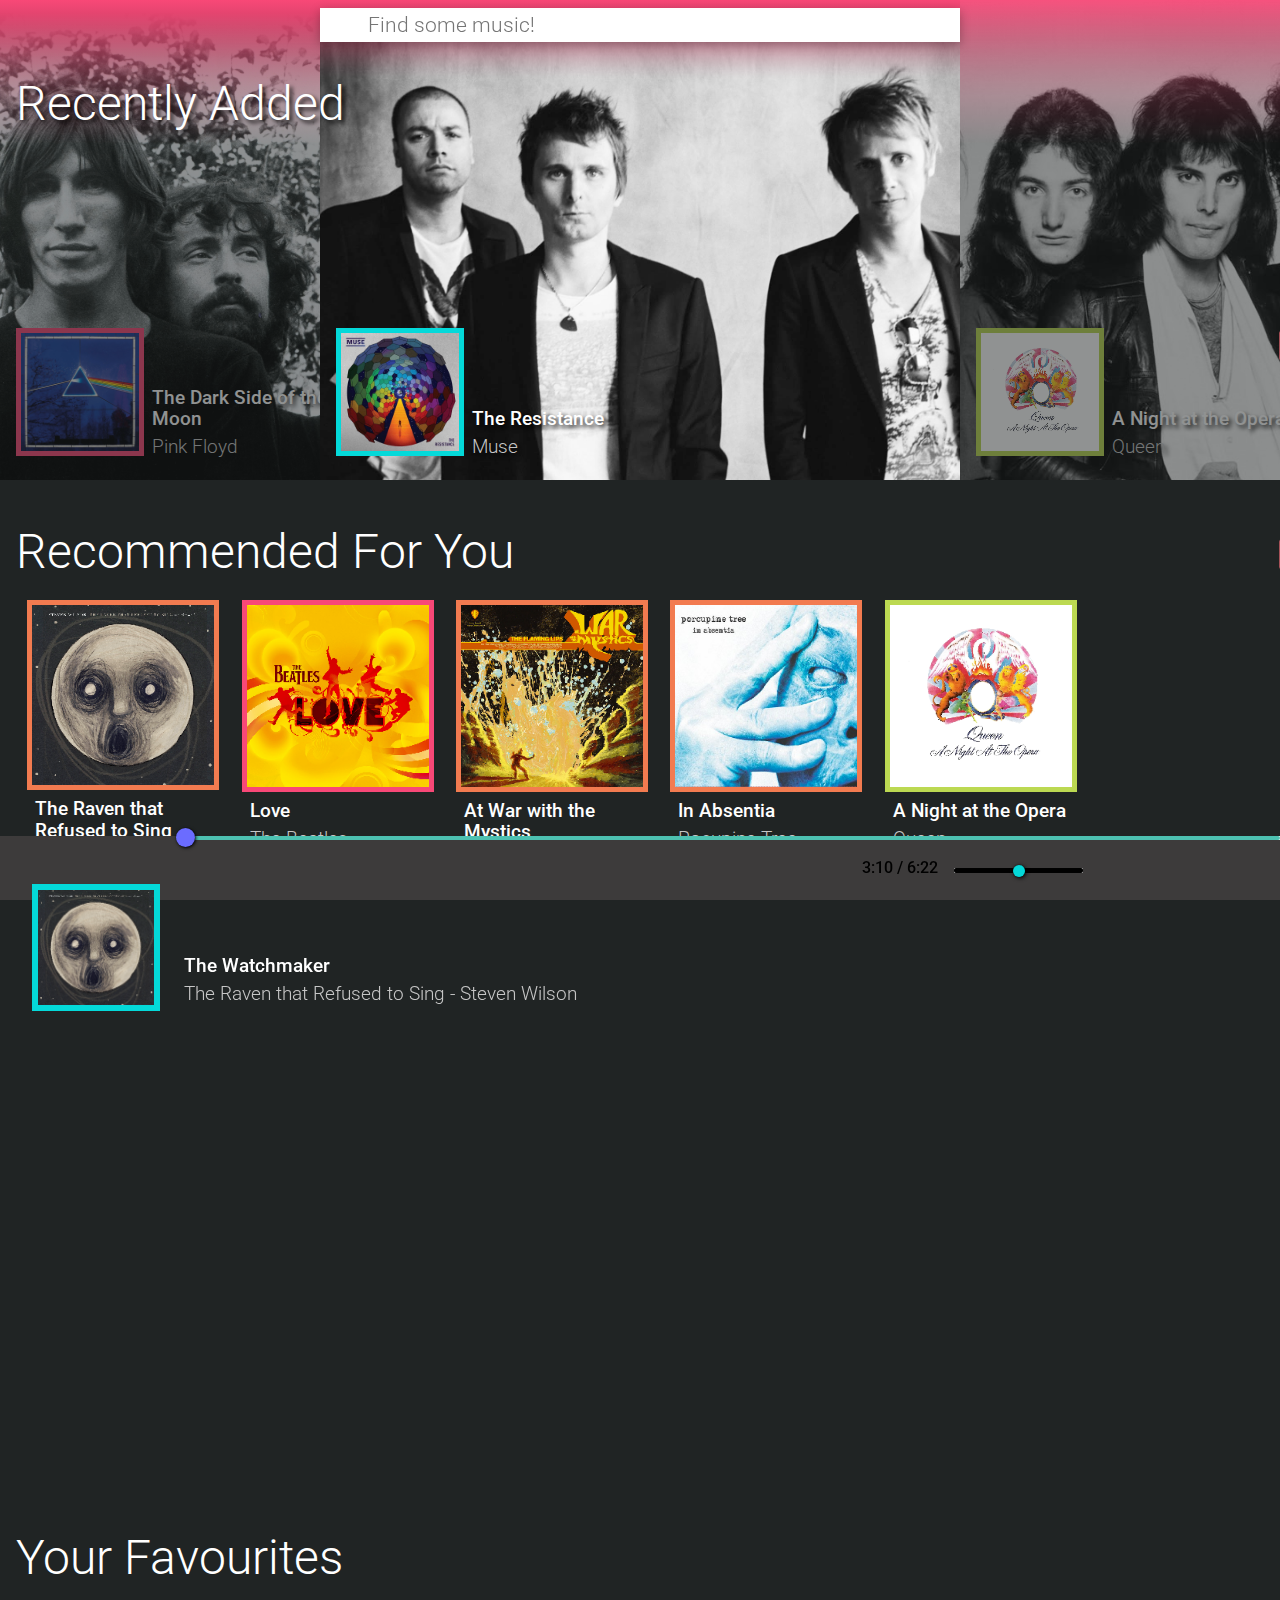
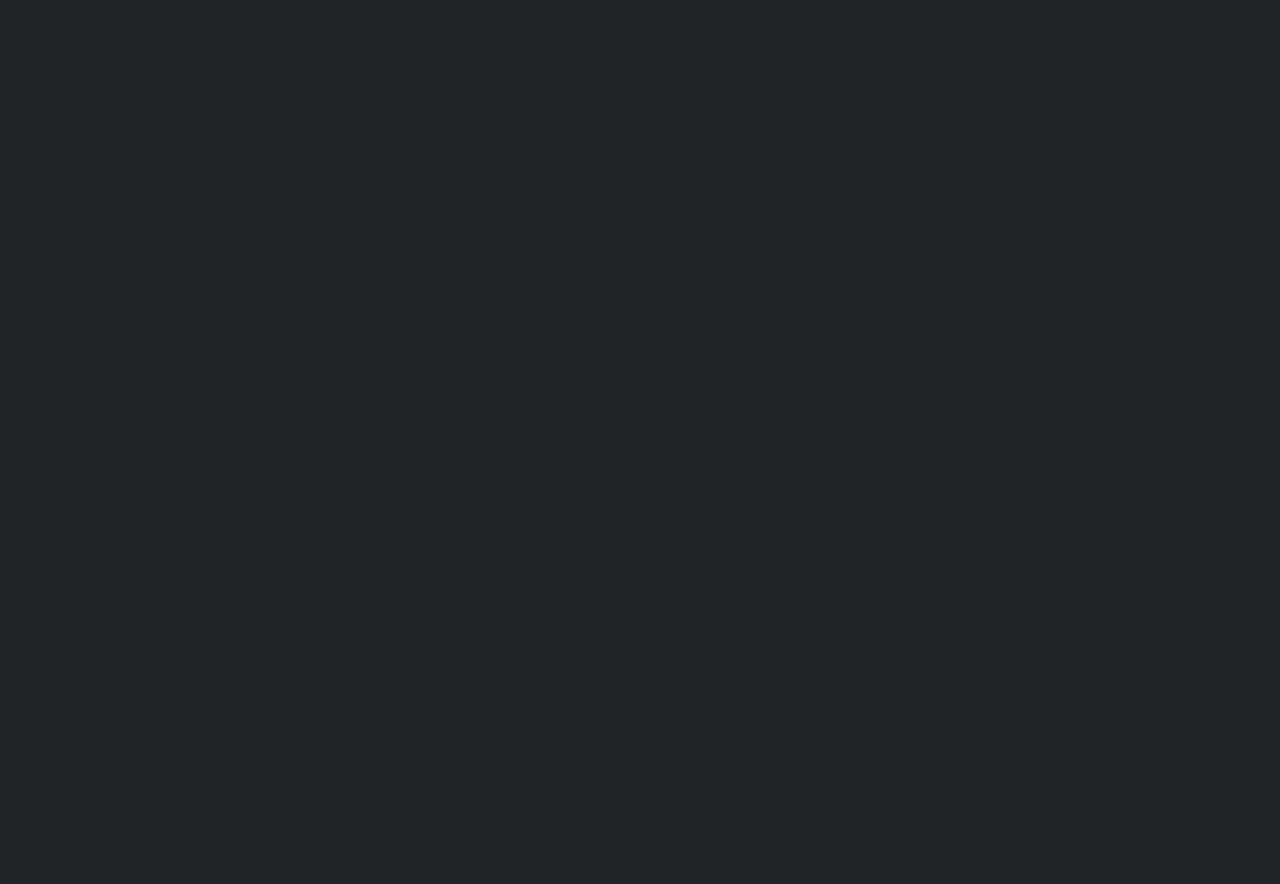
==== commit 99a43913: "Cool gradient thing" ====
--- a/index.html
+++ b/index.html
@@ -86,9 +86,9 @@
 		</div>
 	</section>
 		
-	<section class="big_header item_1-grad flex">
+	<section class="big_header item_2-grad flex">
 		<div class="new"><h1 class="white">Recently Added</h1></div>
-		<div class="item item_1">
+		<div class="item item_1" data-grad="item_1-grad">
 			<div class="big_bg flex" style="background-image: url(img/pink-floyd-london-mask.png)">
 				<div class="cover_holder"><img src="img/floyd.jpg" alt=""></div>
 				<div class="title_holder">
@@ -97,7 +97,7 @@
 				</div>
 			</div>
 		</div>
-		<div class="item item_2 focus ">
+		<div class="item item_2 focus" data-grad="item_2-grad">
 			<div class="big_bg flex" style="background-image: url(img/muse.png)">
 				<div class="cover_holder"><img src="img/The-Resistance.jpg" alt=""></div>
 				<div class="title_holder">
@@ -106,7 +106,7 @@
 				</div>
 			</div>
 		</div>
-		<div class="item item_3">
+		<div class="item item_3" data-grad="item_3-grad">
 			<div class="big_bg flex" style="background-image: url(img/queen-band.png)">	
 				<div class="cover_holder"><img src="img/queen.png" alt=""></div>
 				<div class="title_holder">
--- a/css/style.css
+++ b/css/style.css
@@ -486,7 +486,7 @@
     background-image: -moz-linear-gradient(bottom, rgba(188, 217, 82, 0) 0%, #bcd952 100%);
     background-image: -webkit-linear-gradient(bottom, rgba(188, 217, 82, 0) 0%, #bcd952 100%);
     background-image: linear-gradient(to top, rgba(188, 217, 82, 0) 0%, #bcd952 100%); }
-  .big_header.item_2-grad {
+  .big_header.item_2-grad:before {
     content: "";
     height: 30%;
     width: 100%;
@@ -495,7 +495,7 @@
     background-image: -moz-linear-gradient(bottom, rgba(248, 72, 119, 0) 0%, #f84877 100%);
     background-image: -webkit-linear-gradient(bottom, rgba(248, 72, 119, 0) 0%, #f84877 100%);
     background-image: linear-gradient(to top, rgba(248, 72, 119, 0) 0%, #f84877 100%); }
-  .big_header.item_3-grad {
+  .big_header.item_3-grad:before {
     content: "";
     height: 30%;
     width: 100%;
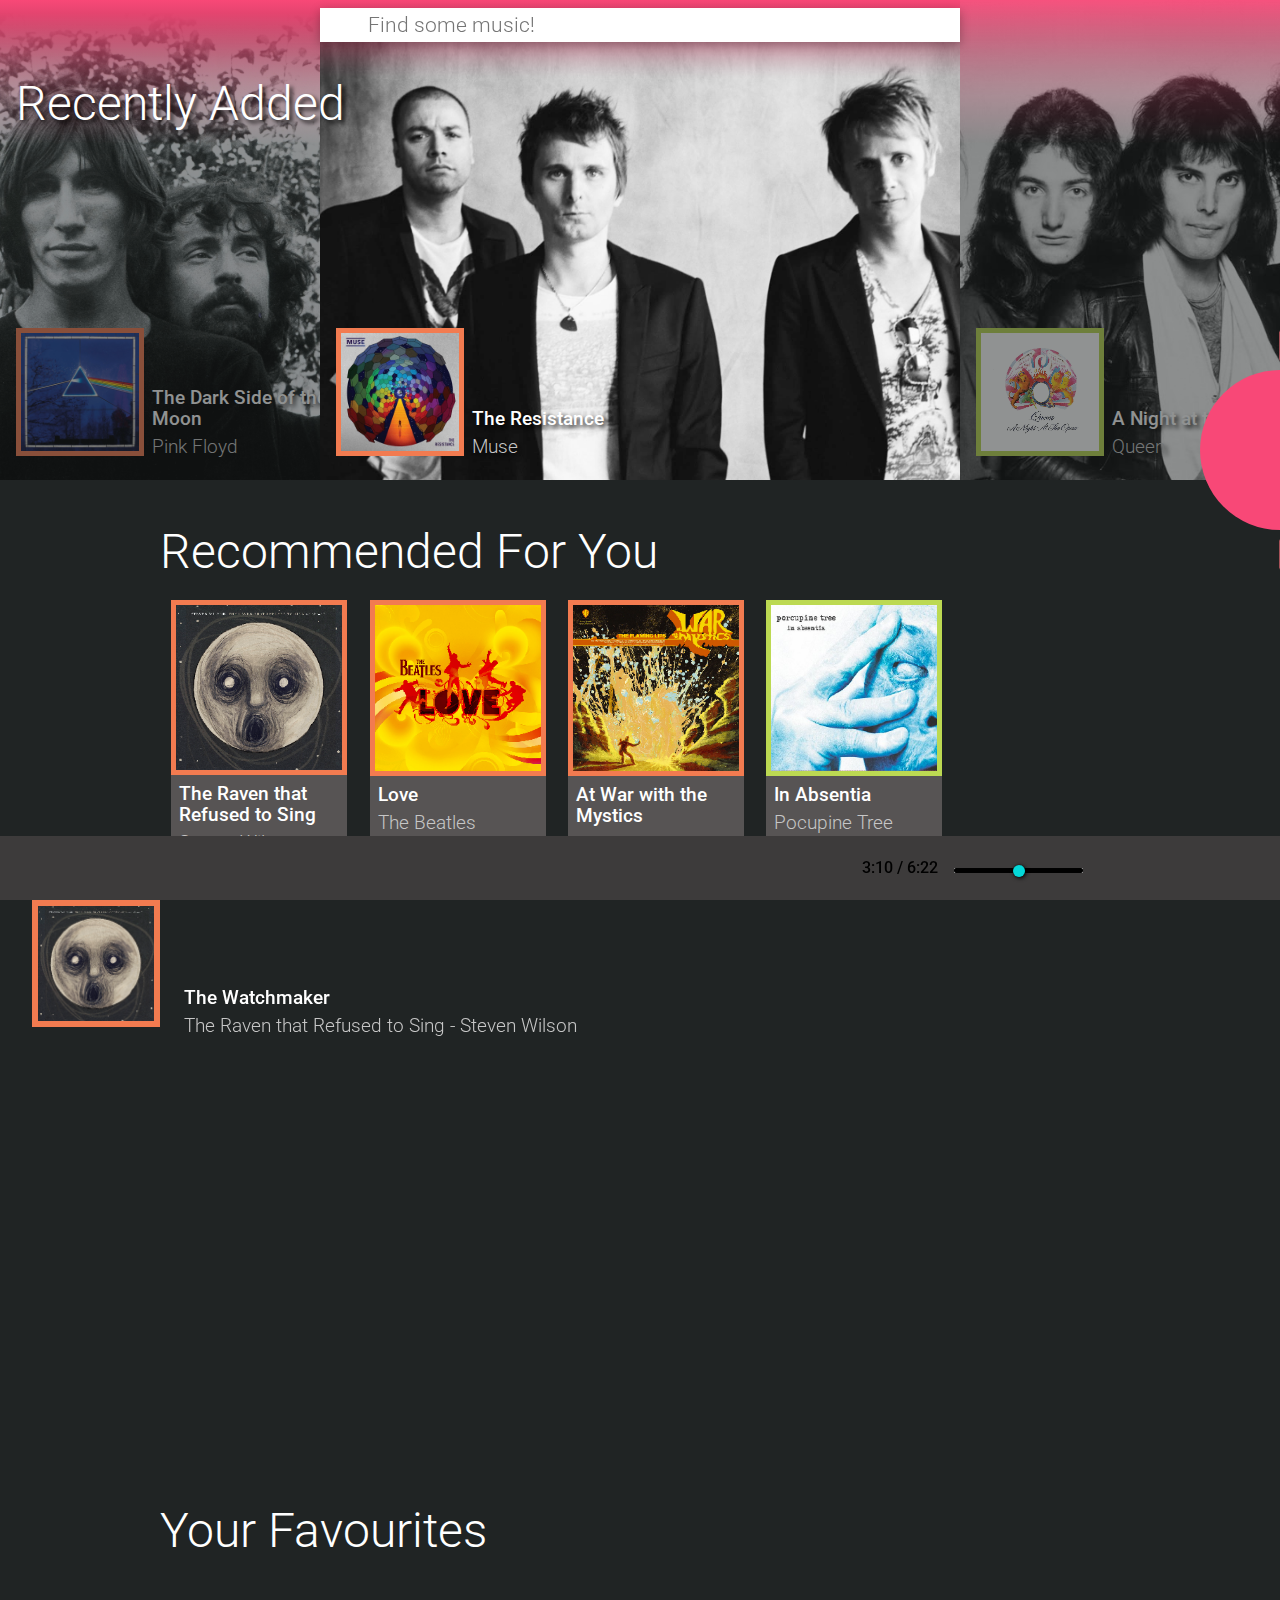
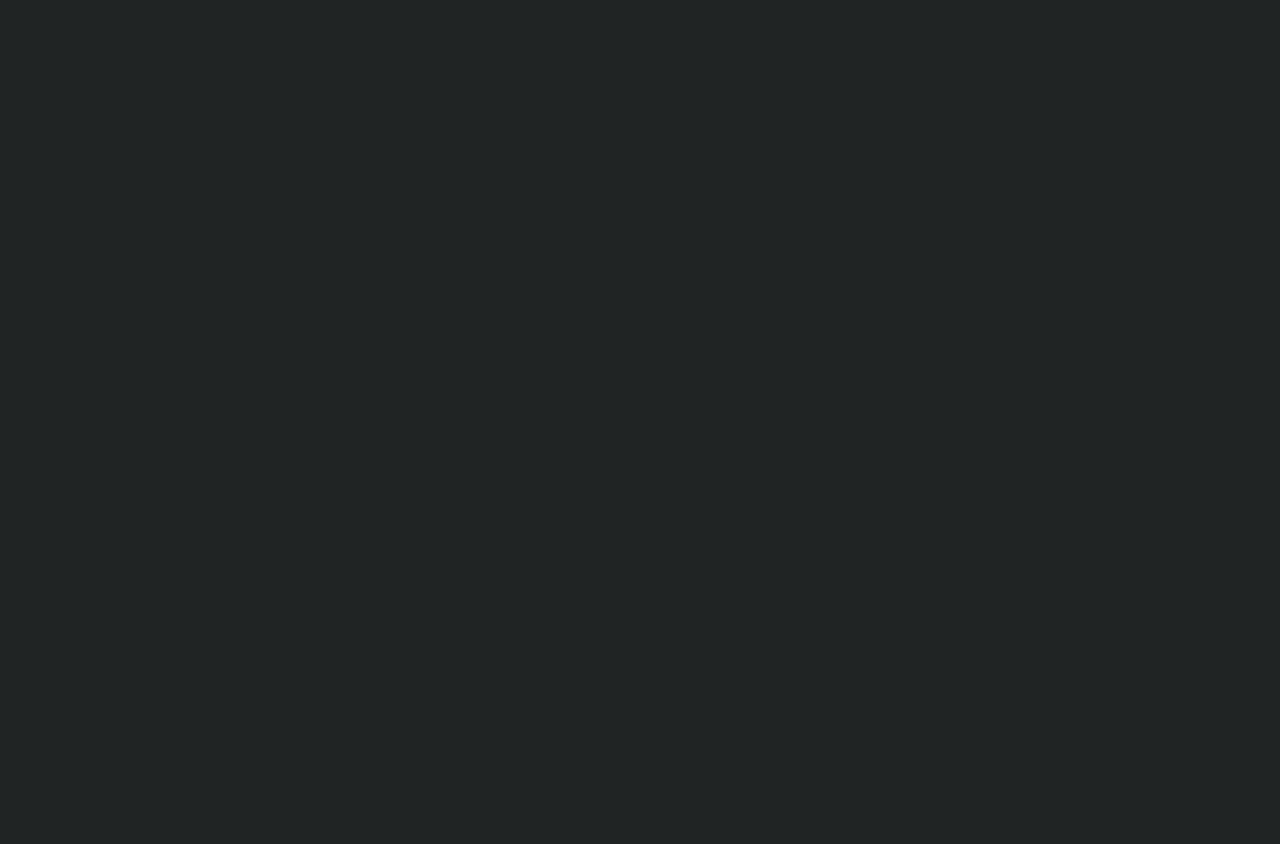
==== commit 0e35f14d: "Finished for now" ====
--- a/index.html
+++ b/index.html
@@ -51,9 +51,9 @@
 	</section>
 
 	<section class="control_bar flex">
-		<div class="seek">
+		<!-- <div class="seek">
 			<input type="range" id="seek" value="0" max="">
-		</div>
+		</div> -->
 
 		<div class="now_playing flex">
 			<div class="cover_holder"><img src="img/sw.png" alt=""></div>
@@ -77,6 +77,7 @@
 		
 	</section>
 	<section class="perspective playlist_holder">
+		<div class="dot icon-chevron-left"></div>
 		<div class="playlist flex">
 			<div class="playlist_item">The Holy Drinker</div>
 			<div class="playlist_item">Last: The Pin Drop</div>
--- a/css/style.css
+++ b/css/style.css
@@ -112,7 +112,7 @@
   -webkit-flex-direction: row;
   -webkit-flex-wrap: wrap; }
 
-.transition, .overlay, header, header .search_box, .search_modal, .sidebar, .control_bar, .big_header, .big_header .item, .main_view, .album_link h5, .album_link h6, .album_link .cover_holder, .playlist, .album_modal, .album_modal ul li {
+.transition, .overlay, header, header .search_box, .search_modal, .sidebar, .control_bar, .big_header, .big_header .item, .main_view, .album_link h5, .album_link h6, .album_link .cover_holder, .playlist_holder .dot, .playlist, .album_modal, .album_modal ul li {
   -webkit-transition: all 0.3s ease-in-out;
   -moz-transition: all 0.3s ease-in-out;
   -ms-transition: all 0.3s ease-in-out;
@@ -261,85 +261,11 @@
   z-index: 20; }
   .control_bar.pad-left {
     padding-left: 16rem; }
-  .control_bar .seek {
-    width: calc(100% - 2rem);
-    position: absolute;
-    top: -9px;
-    padding: 0 0 0 9rem; }
-    .control_bar .seek input[type=range] {
-      -webkit-appearance: none;
-      width: 100%;
-      margin: 7.35px 0; }
-    .control_bar .seek input[type=range]:focus {
-      outline: none; }
-    .control_bar .seek input[type=range]::-webkit-slider-runnable-track {
-      width: 100%;
-      height: 4.3px;
-      cursor: pointer;
-      background: #4dc1b1;
-      border-radius: 13.5px;
-      border: 0px solid rgba(1, 1, 1, 0); }
-    .control_bar .seek input[type=range]::-webkit-slider-thumb {
-      box-shadow: 0.9px 0.9px 3.5px #000000, 0px 0px 0.9px #0d0d0d;
-      border: 3.8px solid transparent;
-      height: 19px;
-      width: 19px;
-      border-radius: 25px;
-      background: #6b6cff;
-      cursor: pointer;
-      -webkit-appearance: none;
-      margin-top: -7.35px; }
-    .control_bar .seek input[type=range]:focus::-webkit-slider-runnable-track {
-      background: #55c4b4; }
-    .control_bar .seek input[type=range]::-moz-range-track {
-      width: 100%;
-      height: 4.3px;
-      cursor: pointer;
-      background: #4dc1b1;
-      border-radius: 13.5px;
-      border: 0px solid rgba(1, 1, 1, 0); }
-    .control_bar .seek input[type=range]::-moz-range-thumb {
-      box-shadow: 0.9px 0.9px 3.5px #000000, 0px 0px 0.9px #0d0d0d;
-      border: 3.8px solid transparent;
-      height: 19px;
-      width: 19px;
-      border-radius: 25px;
-      background: #6b6cff;
-      cursor: pointer; }
-    .control_bar .seek input[type=range]::-ms-track {
-      width: 100%;
-      height: 4.3px;
-      cursor: pointer;
-      background: transparent;
-      border-color: transparent;
-      color: transparent; }
-    .control_bar .seek input[type=range]::-ms-fill-lower {
-      background: #45beae;
-      border: 0px solid rgba(1, 1, 1, 0);
-      border-radius: 27px; }
-    .control_bar .seek input[type=range]::-ms-fill-upper {
-      background: #4dc1b1;
-      border: 0px solid rgba(1, 1, 1, 0);
-      border-radius: 27px; }
-    .control_bar .seek input[type=range]::-ms-thumb {
-      box-shadow: 0.9px 0.9px 3.5px #000000, 0px 0px 0.9px #0d0d0d;
-      border: 3.8px solid transparent;
-      height: 19px;
-      width: 19px;
-      border-radius: 25px;
-      background: #6b6cff;
-      cursor: pointer;
-      height: 4.3px; }
-    .control_bar .seek input[type=range]:focus::-ms-fill-lower {
-      background: #4dc1b1; }
-    .control_bar .seek input[type=range]:focus::-ms-fill-upper {
-      background: #55c4b4; }
   .control_bar .now_playing {
     align-items: flex-end;
     align-self: flex-end;
     height: 0;
-    width: 60%;
-    margin-bottom: 1rem; }
+    width: 60%; }
     .control_bar .now_playing .float-left {
       margin-left: 1rem;
       width: calc(100% - 166px - 1rem); }
@@ -348,7 +274,8 @@
     .control_bar .now_playing .cover_holder {
       padding: 6px;
       width: 128px;
-      float: left; }
+      float: left;
+      margin-bottom: 1rem; }
       .control_bar .now_playing .cover_holder img {
         width: 100%;
         height: auto;
@@ -446,7 +373,8 @@
   .big_header .new {
     padding: 4rem 1rem 0;
     position: absolute;
-    z-index: 20; }
+    z-index: 20;
+    pointer-events: none; }
     .big_header .new h1 {
       text-shadow: rgba(0, 0, 0, 0.86) 3px 3px 4px; }
   .big_header .big_bg {
@@ -485,7 +413,9 @@
     background-image: -ms-linear-gradient(bottom, rgba(188, 217, 82, 0) 0%, #bcd952 100%);
     background-image: -moz-linear-gradient(bottom, rgba(188, 217, 82, 0) 0%, #bcd952 100%);
     background-image: -webkit-linear-gradient(bottom, rgba(188, 217, 82, 0) 0%, #bcd952 100%);
-    background-image: linear-gradient(to top, rgba(188, 217, 82, 0) 0%, #bcd952 100%); }
+    background-image: linear-gradient(to top, rgba(188, 217, 82, 0) 0%, #bcd952 100%);
+    left: 0;
+    top: 0; }
   .big_header.item_2-grad:before {
     content: "";
     height: 30%;
@@ -494,7 +424,9 @@
     background-image: -ms-linear-gradient(bottom, rgba(248, 72, 119, 0) 0%, #f84877 100%);
     background-image: -moz-linear-gradient(bottom, rgba(248, 72, 119, 0) 0%, #f84877 100%);
     background-image: -webkit-linear-gradient(bottom, rgba(248, 72, 119, 0) 0%, #f84877 100%);
-    background-image: linear-gradient(to top, rgba(248, 72, 119, 0) 0%, #f84877 100%); }
+    background-image: linear-gradient(to top, rgba(248, 72, 119, 0) 0%, #f84877 100%);
+    left: 0;
+    top: 0; }
   .big_header.item_3-grad:before {
     content: "";
     height: 30%;
@@ -503,12 +435,16 @@
     background-image: -ms-linear-gradient(bottom, rgba(242, 123, 80, 0) 0%, #f27b50 100%);
     background-image: -moz-linear-gradient(bottom, rgba(242, 123, 80, 0) 0%, #f27b50 100%);
     background-image: -webkit-linear-gradient(bottom, rgba(242, 123, 80, 0) 0%, #f27b50 100%);
-    background-image: linear-gradient(to top, rgba(242, 123, 80, 0) 0%, #f27b50 100%); }
+    background-image: linear-gradient(to top, rgba(242, 123, 80, 0) 0%, #f27b50 100%);
+    left: 0;
+    top: 0; }
   .big_header.pad-left {
     padding-left: 14rem; }
+  .big_header.pad-right {
+    padding-right: 12rem; }
 
 .main_view {
-  padding: 2rem 1rem;
+  padding: 2rem 12.5% 5rem;
   width: 100%; }
   .main_view.pad-left {
     padding-left: 15rem; }
@@ -521,7 +457,7 @@
   width: 100%; }
 
 .album_link {
-  width: 12rem;
+  width: 11rem;
   min-width: 150px;
   margin: 0.5rem 0.7rem;
   -webkit-user-select: none;
@@ -542,7 +478,8 @@
   opacity: 0;
   visibility: hidden;
   position: relative;
-  z-index: 5; }
+  z-index: 5;
+  background: #575454; }
   .album_link .cover_holder {
     padding: 5px;
     margin-bottom: 0.5rem; }
@@ -590,11 +527,34 @@
   height: 100%;
   right: 0;
   top: 0;
-  z-index: 15; }
+  z-index: 15;
+  pointer-events: none; }
+  .playlist_holder * {
+    pointer-events: all; }
+  .playlist_holder .dot {
+    width: 10rem;
+    height: 10rem;
+    border-radius: 50%;
+    background: #f84877;
+    position: absolute;
+    right: -5rem;
+    top: calc(50% - 5rem); }
+    .playlist_holder .dot.icon-chevron-left:before {
+      font-size: 4rem;
+      position: absolute;
+      color: #f0f0f0;
+      width: 100%;
+      display: block;
+      padding: 3.5rem 1rem; }
+    .playlist_holder .dot.active {
+      -webkit-transform: translateX(100%);
+      -moz-transform: translateX(100%);
+      -ms-transform: translateX(100%);
+      transform: translateX(100%); }
 
 .playlist {
   height: 100%;
-  width: 14rem;
+  width: 12rem;
   background: #3d3b3b;
   -webkit-transform: rotateY(-95deg);
   -moz-transform: rotateY(-95deg);
